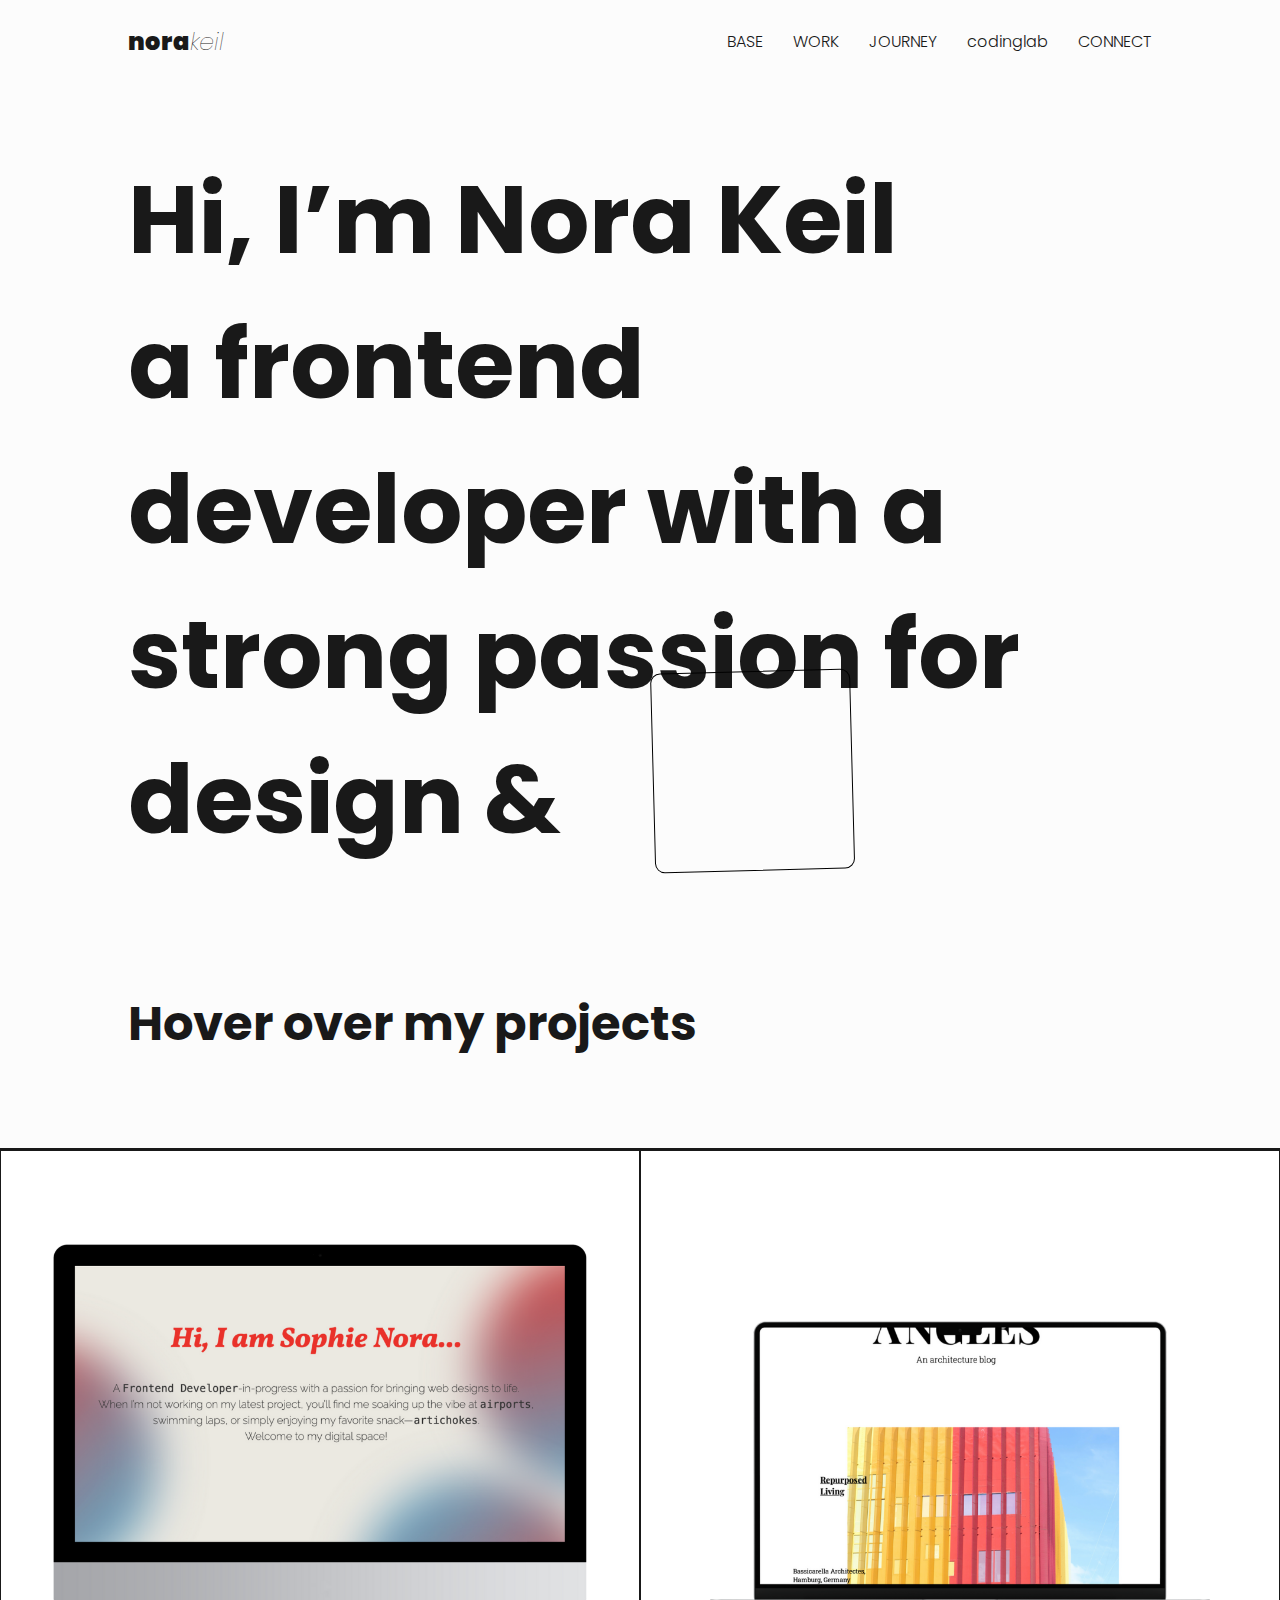
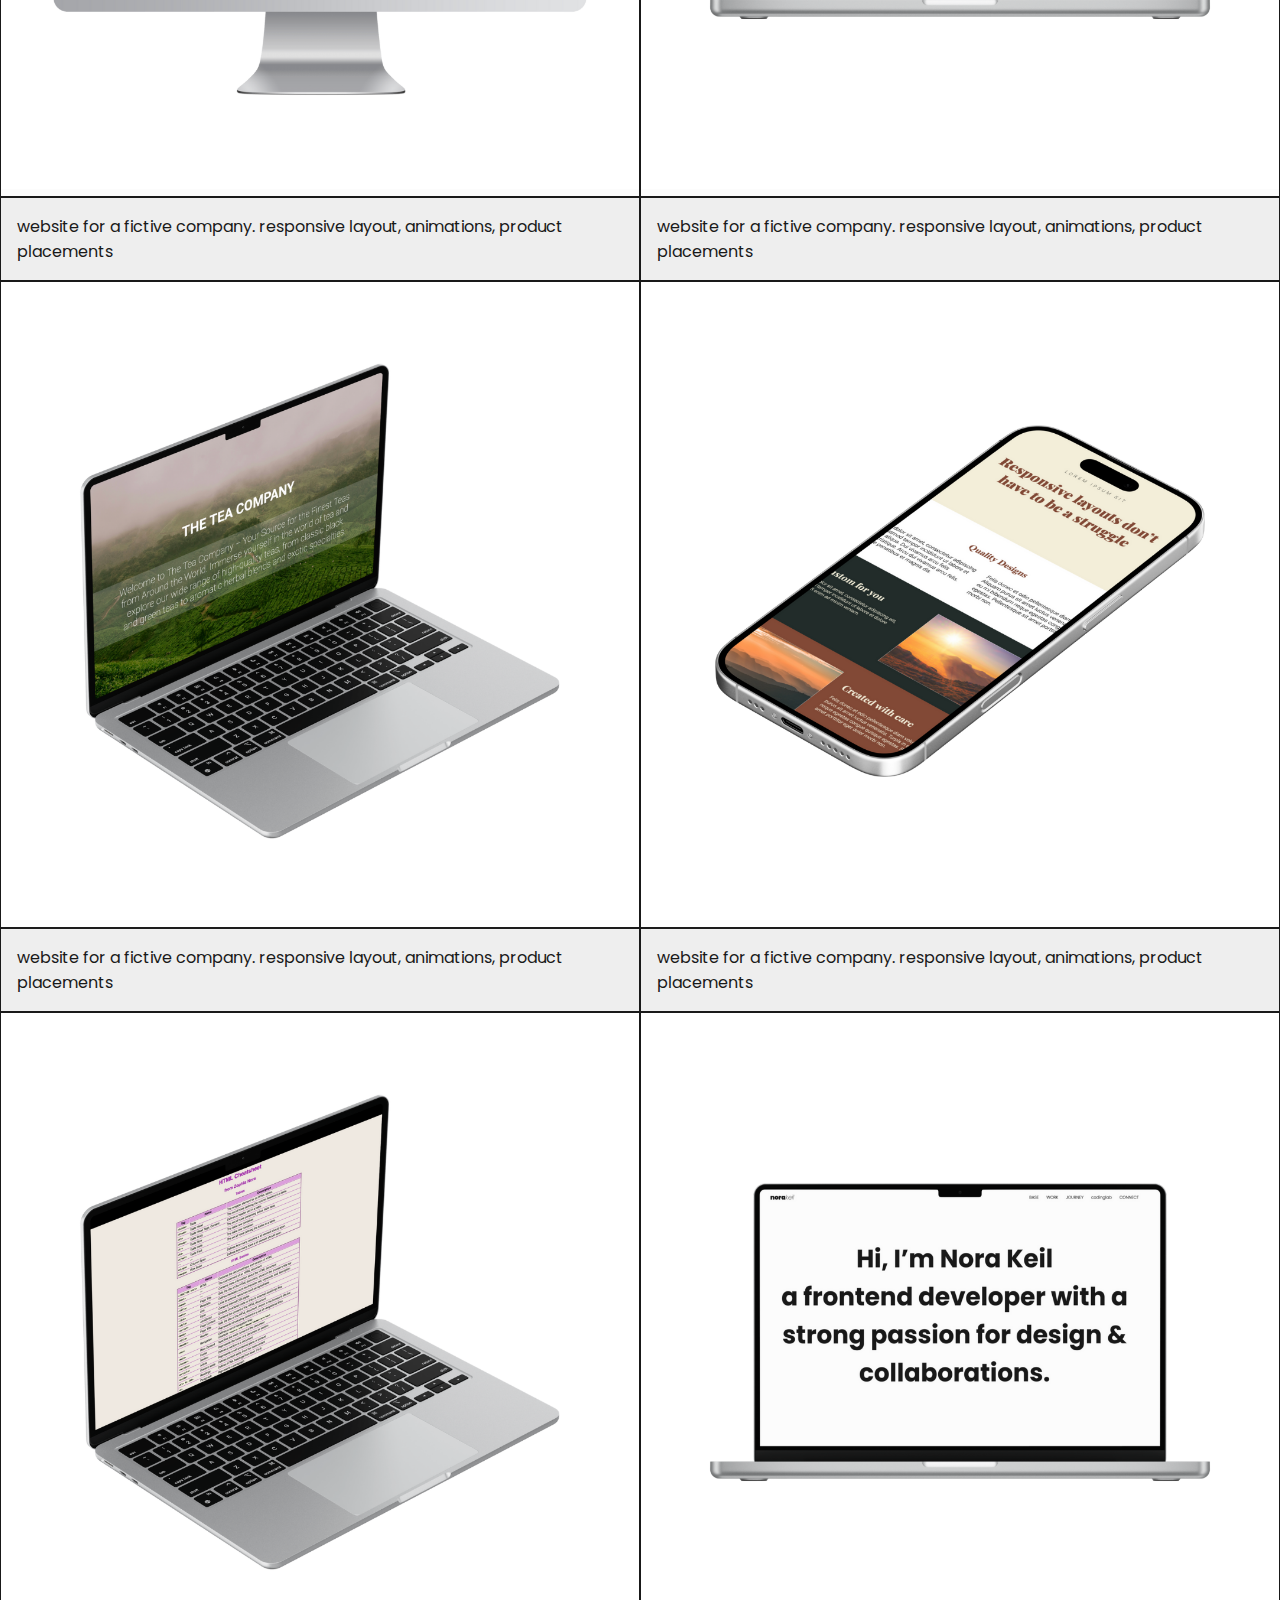
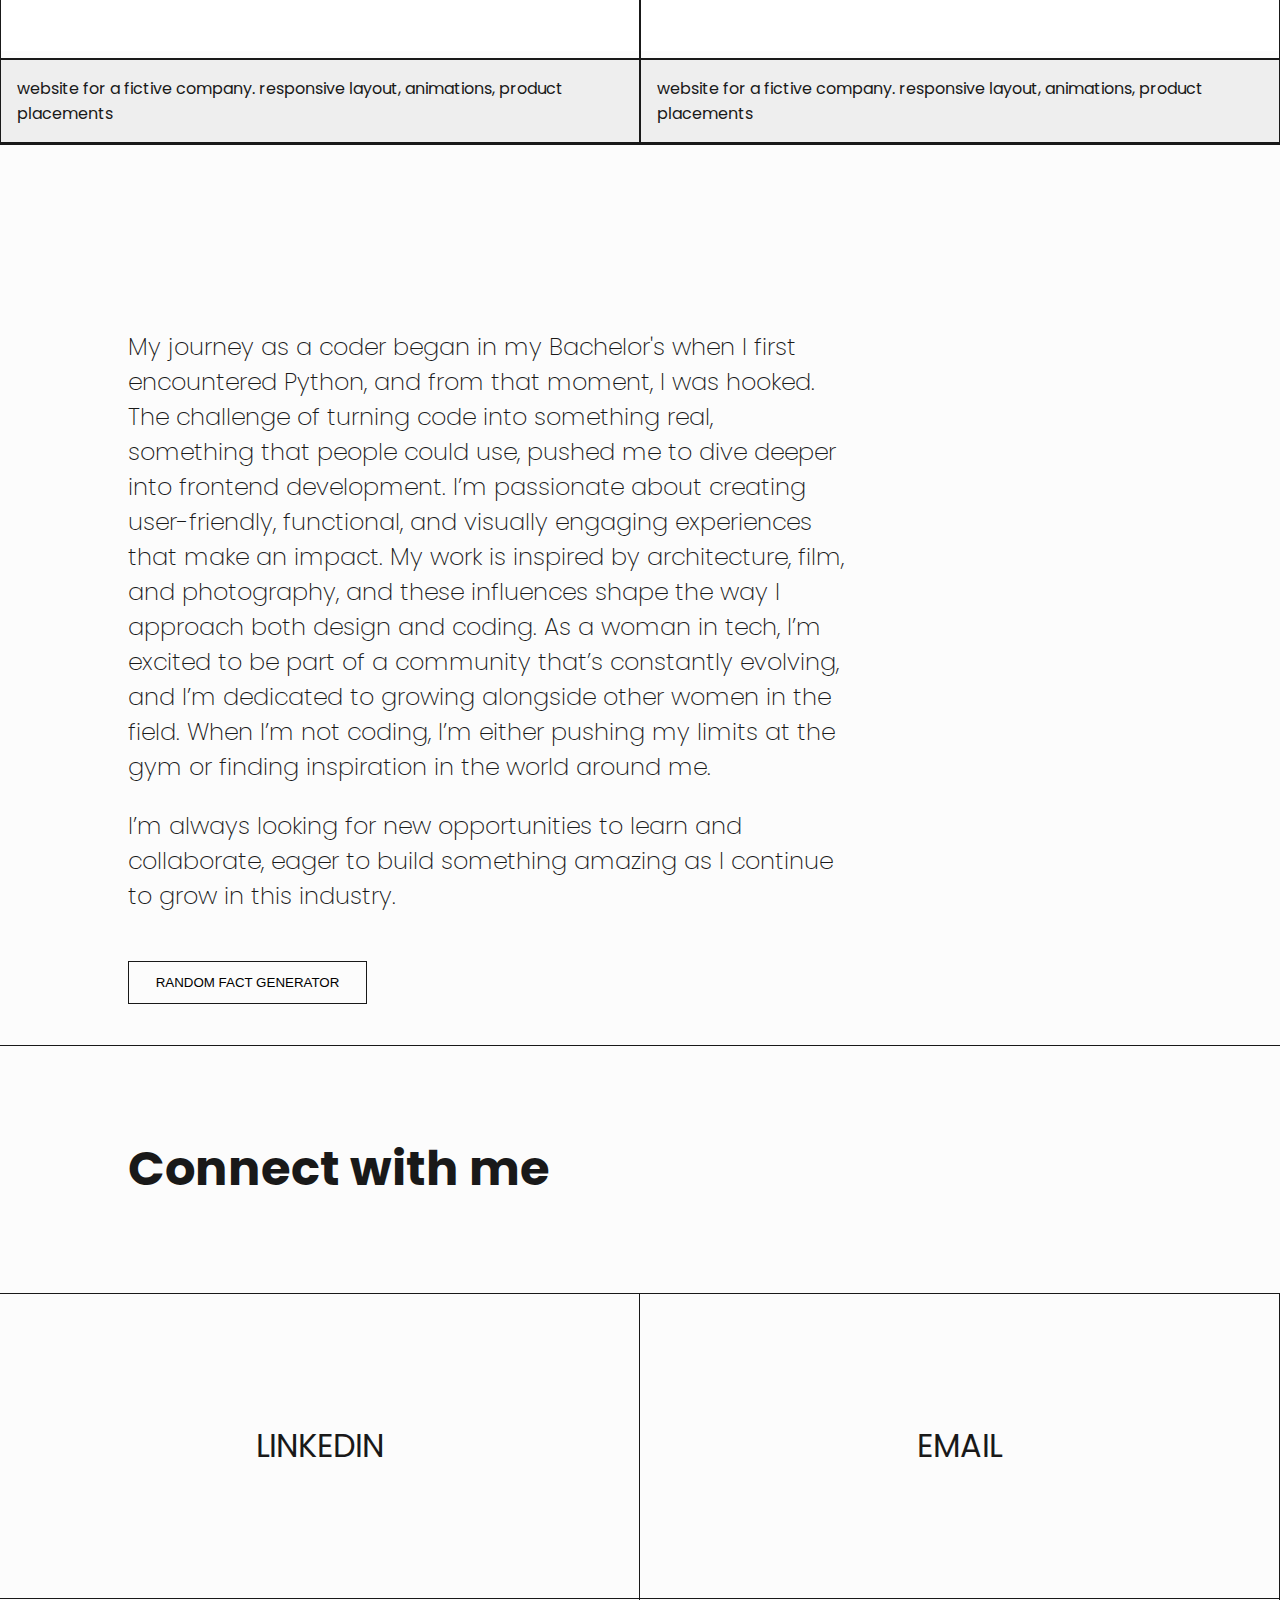
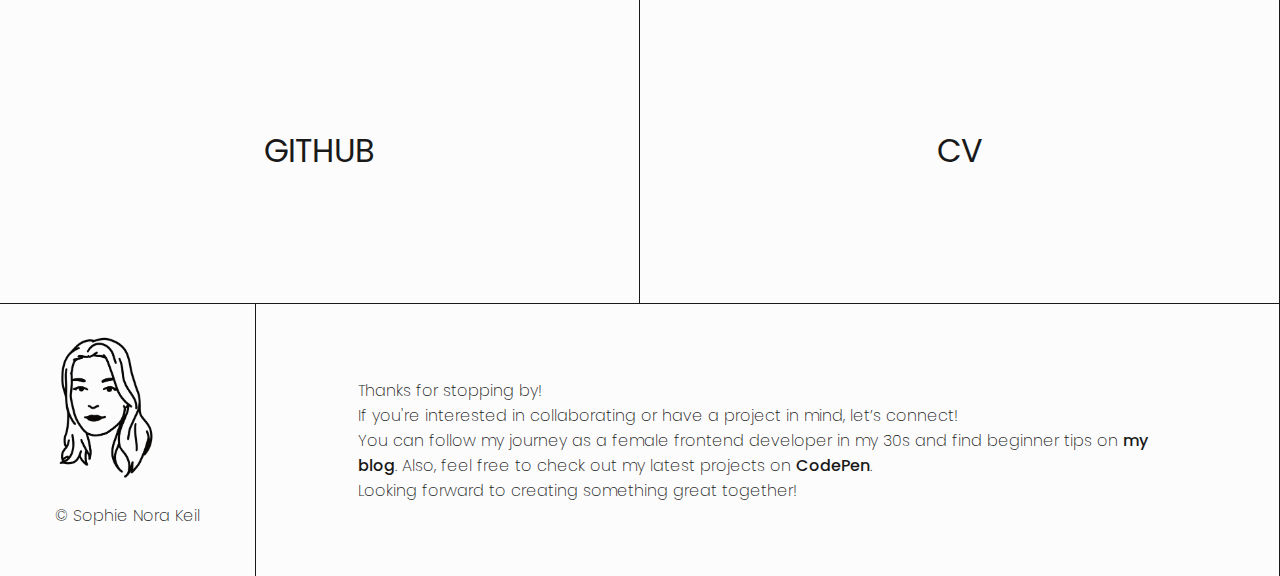
==== index.html @ 3d7c1a49 "changes in fact generator" ====
<!DOCTYPE html>
<html lang="de">
<head>
    <meta charset="UTF-8">
    <meta name="viewport" content="width=device-width, initial-scale=1.0">
    <link rel="apple-touch-icon" sizes="180x180" href="images/favicon_io-2/apple-touch-icon.png">
    <link rel="icon" type="image/png" sizes="32x32" href="images/favicon_io-2/favicon-32x32.png">
    <link rel="icon" type="image/png" sizes="16x16" href="images/favicon_io-2/favicon-16x16.png">
    <link rel="manifest" href="images/favicon_io-2/site.webmanifest">
    <link rel="preconnect" href="https://fonts.googleapis.com">
    <link rel="preconnect" href="https://fonts.gstatic.com" crossorigin>
    <link href="https://fonts.googleapis.com/css2?family=Poppins:ital,wght@0,100;0,200;0,300;0,400;0,500;0,600;0,700;0,800;0,900;1,100;1,200;1,300;1,400;1,500;1,600;1,700;1,800;1,900&display=swap" rel="stylesheet">
    <title>Nora Keil: Frontend Developer</title>
    <link rel="stylesheet" href="style.css">
</head>
<body>
  <main class="main">
    <div id="randomSquare"></div>
    <div class="container-global flex">
        <div class="main__logo">
            <a href="#main"><p>nora<span class="light">keil</span></p></a>
        </div>
        <div class="main__nav flex poppins-light">
            <ul class="main__nav-list flex">
                <li class="list-items"><a class="list-items-a" href="#main">BASE</a></li>
                <li class="list-items"><a class="list-items-a" href="#hoveroverprojects">WORK</a></li>
                <li class="list-items"><a class="list-items-a" href="#journey">JOURNEY</a></li>
                <li class="list-items"><a class="list-items-a" href="/codinglab.html">codinglab</a></li>
                <li class="list-items"><a class="list-items-a" href="#connect">CONNECT</a></li>
            </ul>
        </div>
    </div>
    <div class="fullscreen-overlay" id="fullscreen-overlay"></div>
    <div class="container-global main__me">
        <h1>Hi, I’m Nora Keil<br> a <span class="poppins-thin">frontend developer</span> with a strong passion for <span class="poppins-thin">design & collaboration.</span></h1>
    </div>
  </main>
<!--------------------------------WORK-------------------------------------------------------------->
<section class="hoveroverprojects">
    <div class="container-global">
        <h2 class="connectwithme">Hover over my projects</h2>
    </div>
</section>

<section class="work grid-parent">
    <div class="work grid-item grid_one">
        <div class="grid__text-item">
            <div class="overlay"></div>
            <img src="images/portfolio4.png" alt="" class="work__img">
        </div>
        <div class="grid__text-item grey">
            <p class="work__text">website for a fictive company. responsive layout, animations, product placements</p>
        </div>
    </div>
    <div class="work grid-item grid_two">
        <div class="grid__text-item">
            <div class="overlay"></div>
            <img src="images/portfolio2.png" alt="" class="work__img">
        </div>
        <div class="grid__text-item grey">
            <p class="work__text">website for a fictive company. responsive layout, animations, product placements</p>
        </div>
    </div>
    <div class="work grid-item grid_three">
        <div class="grid__text-item">
            <div class="overlay"></div>
            <img src="images/portfolio6.png" alt="" class="work__img">
        </div>
        <div class="grid__text-item grey">
            <p class="work__text">website for a fictive company. responsive layout, animations, product placements</p>
        </div>
    </div>
    <div class="work grid-item grid_four">
        <div class="grid__text-item">
            <div class="overlay"></div>
            <img src="images/portfolio3.png" alt="" class="work__img">
        </div>
        <div class="grid__text-item grey">
            <p class="work__text">website for a fictive company. responsive layout, animations, product placements</p>
        </div>
    </div>
    <div class="work grid-item grid_five">
        <div class="grid__text-item">
            <div class="overlay"></div>
            <img src="images/portfolio5.png" alt="" class="work__img">
        </div>
        <div class="grid__text-item grey">
            <p class="work__text">website for a fictive company. responsive layout, animations, product placements</p>
        </div>
    </div>
    <div class="work grid-item grid_six">
        <div class="grid__text-item">
            <div class="overlay"></div>
            <img src="images/portfolio1.png" alt="" class="work__img">
        </div>
        <div class="grid__text-item grey">
            <p class="work__text">website for a fictive company. responsive layout, animations, product placements</p>
        </div>      
    </div>
</section>



<!--------------------------------JOURNEY-------------------------------------------------------------->
  <section class="journey poppins-light">
    <div class="container-global">
        <div class="con__journey-p">
            <p>My journey as a coder began in my Bachelor's when I first encountered Python, 
                and from that moment, I was hooked. The challenge of turning code into something real, 
                something that people could use, pushed me to dive deeper into frontend development. 
                I’m passionate about creating user-friendly, functional, and visually engaging experiences 
                that make an impact. My work is inspired by architecture, film, and photography, and these 
                influences shape the way I approach both design and coding. As a woman in tech, I’m excited 
                to be part of a community that’s constantly evolving, and I’m dedicated to growing alongside 
                other women in the field. When I’m not coding, I’m either pushing my limits at the gym or finding 
                inspiration in the world around me.</p>
                <p>I’m always looking for new opportunities to learn and collaborate,
                eager to build something amazing as I continue to grow in this industry.</p>
        </div>
        <div class="con__journey-img flex">
            <div class="journey__facts">
                <button class="marquee-button">
                    <div class="marquee-container">
                        <span class="marquee-text">Random Fact Generator</span>
                    </div>
                </button>
                <div class="factspopping">
                    <div class="factspop"></div>
                </div>
            </div>
        </div>
    </div>
  </section>


<!--------------------------------CONNECT-------------------------------------------------------------->
  <footer class="connect">
    <div class="container-global">
        <h2 class="connectwithme">Connect with me</h2>
    </div>

    <div class="connect__contact ">
        <div class="contact__items">
            <a href="https://www.linkedin.com/in/sophie-nora-keil-39332a325/"><div class="item linkedin">LinkedIn</div></a>
        </div>
        <div class="contact__items">
            <a href="mailto:sophienora92@gmail.com"><div class="item mail">Email</div></a>
        </div>
        <div class="contact__items">
            <a href="https://github.com/zofienora"><div class="item github">GitHub</div></a>
        </div>
        <div class="contact__items">
            <a href="#"><div class="item v">CV</div></a>
        </div>
    </div>
    <div class="connect_bye flex">
        <div class="bye_one">
            <div class="container-global">
                <div class="bye_one-left flex">
                    <div class="journey__div-img">
                        <img src="images/sophie-illustration.png" alt="">
                    </div>
                    <p>&copy; Sophie Nora Keil</p>
                </div>
            </div>
        </div>

        <div class="bye_two">
            <div class="container-global">
                <p>Thanks for stopping by!<br> If you're interested in collaborating or have a project in mind, let’s connect!<br> You can follow my journey as a female frontend developer in my 30s and find beginner tips on <a href="https://noracodes.hashnode.dev">my blog</a>. Also, feel free to check out my latest projects on <a href="#">CodePen</a>.<br> Looking forward to creating something great together!
                </p>
            </div>
        </div>
    </div>




  </footer>







    <script src="script.js"></script>
</body>
</html>
---- style.css ----
*, *::before, *::after {
    box-sizing: border-box;
}

body {
    margin: 0;
    font-family: "Poppins", serif;
    font-weight: 400;
    font-style: normal;
    color: #191919;
    background-color: #FCFCFC;
}

img {
    max-width: 100%;
}

html {
    font-size: 16px;
}

/* --------------------------------GLOBAL----------------------------- */

.container-global {
    width: 80%;
    margin: 0 auto;
    max-width: 1800px;
}

.padding2em {
    padding: 2em 0;
}

.center {
    margin: 0 auto;
    text-align: center;
}

.poppins-thin:hover {
    font-family: "Poppins", serif;
    font-weight: 100;
    font-style: italic;
  }

.flex {
    display: flex;
}

.poppins-light {
    font-family: "Poppins", serif;
    font-weight: 300;
    font-style: normal;
  }

.light {
    font-family: "Poppins", serif;
    font-weight: 100;
    font-style: italic;
}

.black-background {
    background-color: #191919;
    z-index: 100;
}

/*--------------------------------------*/ 

.overlay {
    position: absolute;
    top: 0;
    left: 0;
    width: 100%;
    height: 100%;
    background-color:#191919; /* Black overlay */
  /*   border-right: 1px solid #FCFCFC;
    border-left: 1px solid #FCFCFC; */
    opacity: 1; /* Initially visible */
    transition: opacity 0.5s ease; /* Smooth transition for disappearing effect */
}

.grid__text-item:hover .overlay {
    opacity: 0; /* Make the overlay disappear on hover */
}

.grid__text-item:hover .work__img {
    opacity: 1; /* Make sure the image is fully visible when hovering */
}


/* --------------------------------MAIN----------------------------- */


/* Navigtion */

.main__nav {
    width: 100%;
}

.main__nav-list {
    gap: 30px;
    margin-left: auto;
    align-items: center;
}

.main__logo {
    font-family: "Poppins", serif;
    font-weight: 900;
    font-style: normal;
    font-size: 1.5rem;
    padding-right: 2em;
}

.main__logo a {
    text-decoration: none;
    color: #191919;
}

.list-items {
    list-style: none; 
}

.list-items-a {
    text-decoration: none;
    color: #191919;
    font-size: 1rem;
}

.list-items-a:hover {
    font-family: "Poppins", serif;
    font-weight: 100;
    font-style: italic;
}

/* Text in Main */

.main {
    height: 100vh;
    width: auto;
    background-color: #FCFCFC;
}

.main__me {
    height: 80%;
    align-content: center;
    text-align: left;
    font-size: 3rem;
}



@media (max-width: 1200px) {
    .main__me {
        font-size: 2rem;
    }
}

@media (max-width: 700px) {
    .main__me {
        font-size: 16px;
    }
}


/* --------------------------------WORK----------------------------- */

.hoveroverprojects {
    background-color: #FCFCFC;
}

.grid-parent {
    display: grid;
    grid-template-columns: repeat(3, 1fr);
    grid-template-rows: repeat(2, 1fr);
    grid-column-gap: 0px;
    grid-row-gap: 0px;
    border-top: 2px solid #191919;
    border-bottom: 2px solid #191919;
    background-color: #FCFCFC;
}

@media (max-width: 1500px) {
    .grid-parent {
      grid-template-columns: repeat(2, 1fr); 
    }
  }
  
  @media (max-width: 1000px) {
    .grid-parent {
      grid-template-columns: 1fr; 
    }
  }


.grid__text-item {
    border-top: 0.1px solid #191919;
    border-bottom: .1px solid #191919;
    border-right: 0.5px solid #191919;
    border-left: .5px solid #191919;
    position: relative;
}

.grid__text-item p {
    padding-left: 1em;
}

.grid__text-item img {
    width: 100%;
}

.grey {
    background-color: #EEEEEE;
}




/* --------------------------------JOURNEY----------------------------- */

.journey {
    background-color: #FCFCFC;
    padding: 10em 0;
    color: #191919;
    font-weight: 200;
    height: 100vh;
}

.con__journey-p {
    width: 70%;
    font-size: 1.5rem;
}

.con__journey-p a {
    text-decoration: none;
    color: #191919;
}

.con__journey-p a:hover {
    font-family: "Poppins", serif;
    font-weight: 100;
    font-style: italic;
}



.con__journey-img {
    text-align: left;
    width: 100%;
    justify-content: center;
    display: flex;
    flex-direction: row;
    align-items: center;
    text-align: left;
    margin: 0;
    margin-top: 3em;
    padding: 0;
}

.journey__div-img {
    width: 50%;
    height: 100%;
    margin-right: 3em;
}

.journey__facts {
    width: 100%;
    align-items: flex-start;
    height: 100%;
}



/* FACTS POPPINNNGG */

.journey__facts {
    height: 100%; 
}

.facts {
    font-size: 1.25em;
    font-weight: 300; 
}

.marquee-button {
    padding: 1em 2em;
    background-color: transparent; 
    border: 1px solid #191919; 
    width: auto;
    text-transform: uppercase;
    transition: all 0s ease; /* Smooth transition for hover effects */
}





/* Hover Effect */
.marquee-button .marquee-text {
    animation: marquee-animation 30s linear infinite; /* Infinite scrolling animation */
}

.marquee-button:active {
    background-color: #e0e0e0; /* Darker background on click */
    border-color: #555; /* Darker border on click */
    transform: scale(0.95); /* Shrink button slightly for "pressed" effect */
    transition: transform 0.1s ease; /* Add a smooth transition for the scale effect */
}

/* Animation */
@keyframes marquee-animation {
    0% {
        transform: translateX(0); /* Start from its current position */
    }
    100% {
        transform: translateX(-100%); /* Move off-screen to the left */
    }
}

/* facts---------- */

.factspopping {
    padding: 2em 0;
    margin: 2em 0;

}

.fact-display.fade-out {
    opacity: 0; /* Fully transparent */
}

@media (max-width: 900px) {
    .factspopping {
        padding: 3em;
        margin: 3em 0;
    }

    .marquee-button {
        margin: 1em 0;
    }

    
}


/* --------------------------------CONNECT----------------------------- */

.connect {
    border-top: 1px solid #191919;
}

.connectwithme {
    font-size: 3em;
    padding: 1em 0;
}

.connect__contact {
    display: grid;
    grid-template-columns: repeat(4, 1fr);
    grid-template-rows: 1fr;
    grid-column-gap: 0px;
    grid-row-gap: 0px;
    overflow: hidden;
}

.contact__items {
    padding: 8em 6em;
    text-align: center;
    border-top: 1px solid #191919;
    border-right: 1px solid #191919;
}

.contact__items a {
    color:#191919;
    text-decoration: none;
    text-transform: uppercase;
    font-size: 2rem;
}

.contact__items a:hover {
    color: #e0e0e0; /* This will change font color to white */
    font-style: italic;
}

.contact__items:hover {
    background-color: #191919; /* Background color of the div */
}

.contact__items:hover a {
    color: #e0e0e0; /* This makes the font color white when hovering over the div */
}

@media (max-width: 1500px) {
    .connect__contact {
      grid-template-columns: repeat(2, 1fr); 
    }
    .overlay {
        visibility: hidden;
    }
  }
  
  @media (max-width: 1000px) {
    .connect__contact {
      grid-template-columns: 1fr; 
    }
  }

  /* -------------------Footer-----------------------*/

.connect_bye {
    font-weight: 200;
    justify-content: center;
  }

.bye_one {
    border-top: 1px solid #191919;
    border-right: 1px solid #191919;
    padding: 2em 0;
    width: 20%;
  }

.bye_one-left {
    flex-direction: column;
    align-items: center;

}

.journey__div-img {
    width: 50%;
}

.bye_two {
    border-top: 1px solid #191919;
    border-right: 1px solid #191919;
    padding: 2em 0;
    width: 80%;
    align-content: center;
  }

  .bye_two p a {
    text-decoration: none;
    font-weight: 500;
    color: #191919;
  }

  .bye_two p a:hover {
    font-style: italic;
    font-weight: 100;
  }


  /* -------------------------coding lab------------------------------*/

  .codinglab_div {
    height: 100vh;
  }

  .codinglab {
    margin: auto 0;
    text-align: center;
    align-content: center;
  }

    /* -------------------------random square------------------------------*/

    main {
        position: relative;
        height: 100vh; /* Set the height to viewport height */
        overflow: hidden; /* Ensure the square doesn't go outside */
    }
    
    #randomSquare {
        position: absolute;
        width: 200px;
        height: 200px;
        border: 1px solid black;
        background: transparent;
        border-radius: 5%;
        transition: transform 0.5s ease;
    }

/* Diese Klasse wird für kontinuierliche Bewegung und Drehung sorgen */
@keyframes moveAndRotate {
    0% {
        transform: translate(0, 0) rotate(0deg); /* Startposition */
    }
    100% {
        transform: translate(var(--move-x), var(--move-y)) rotate(var(--rotate-angle)); /* Endposition */
    }
}
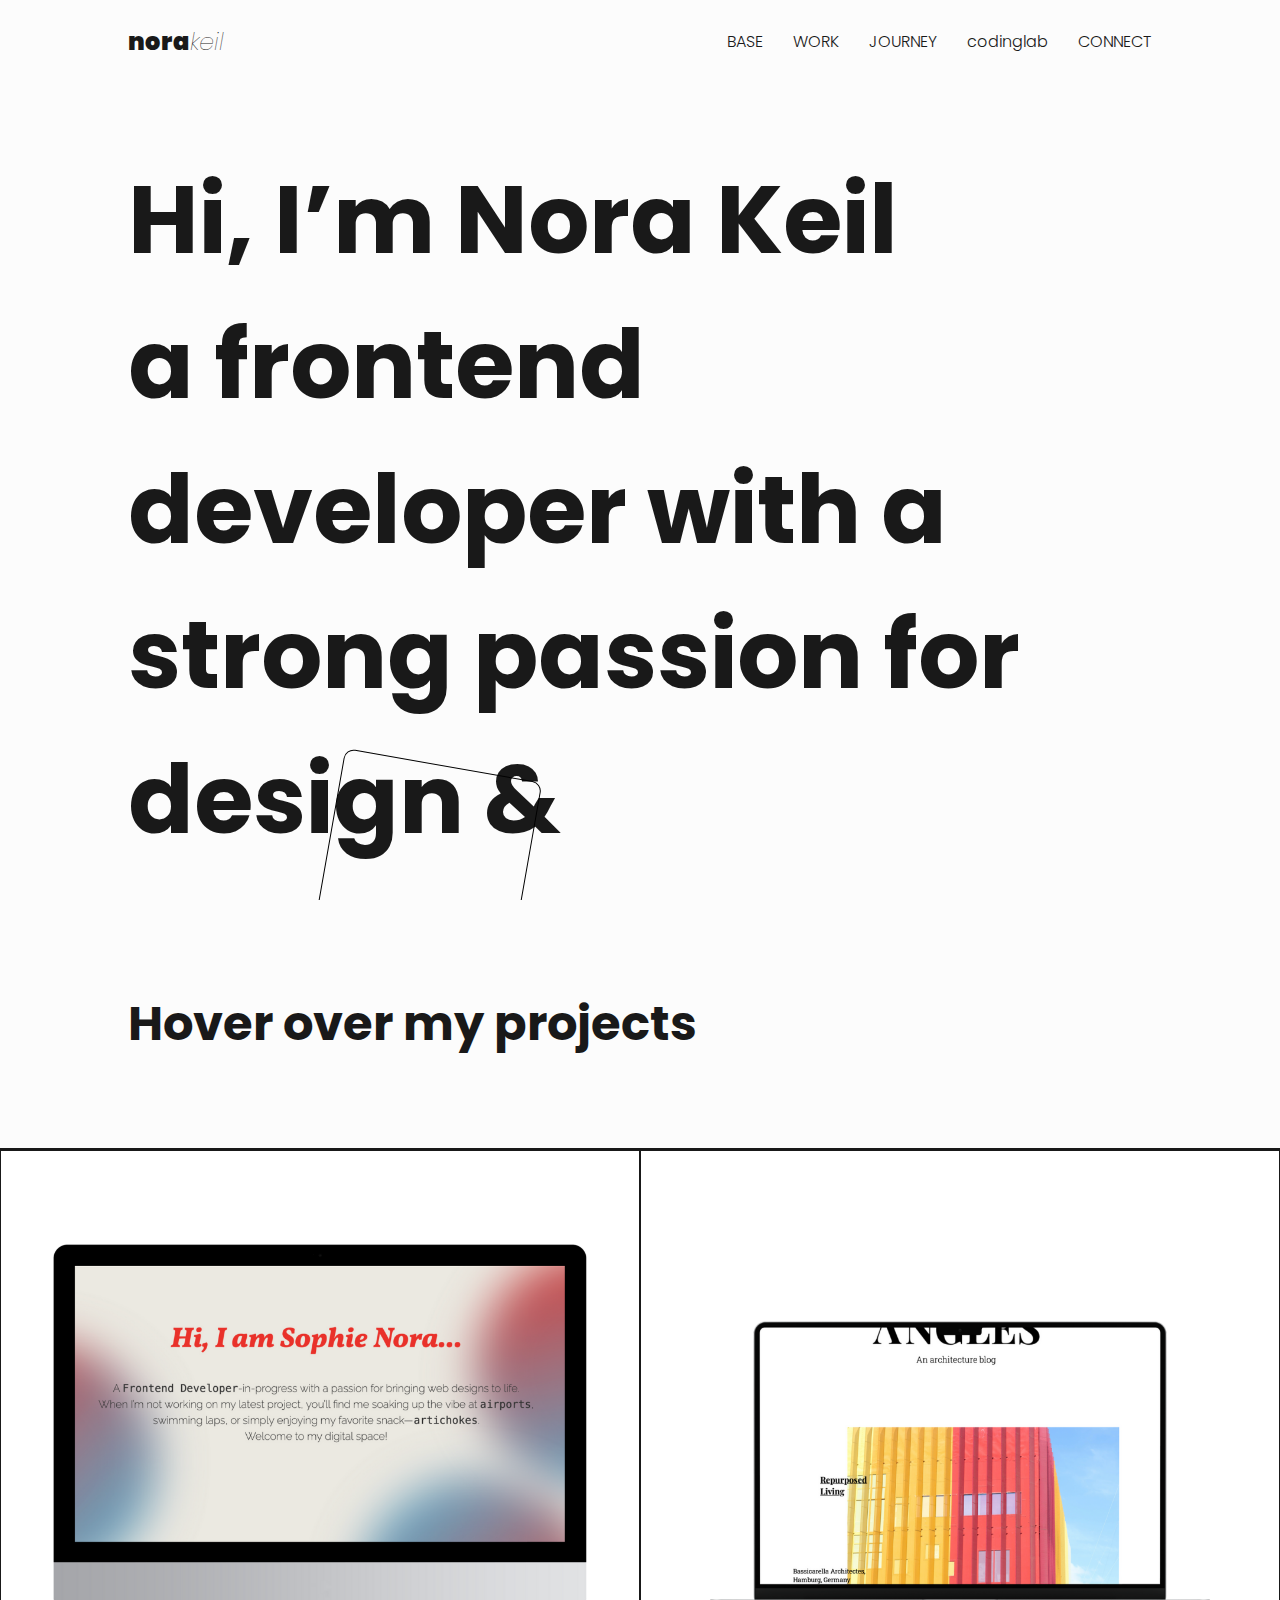
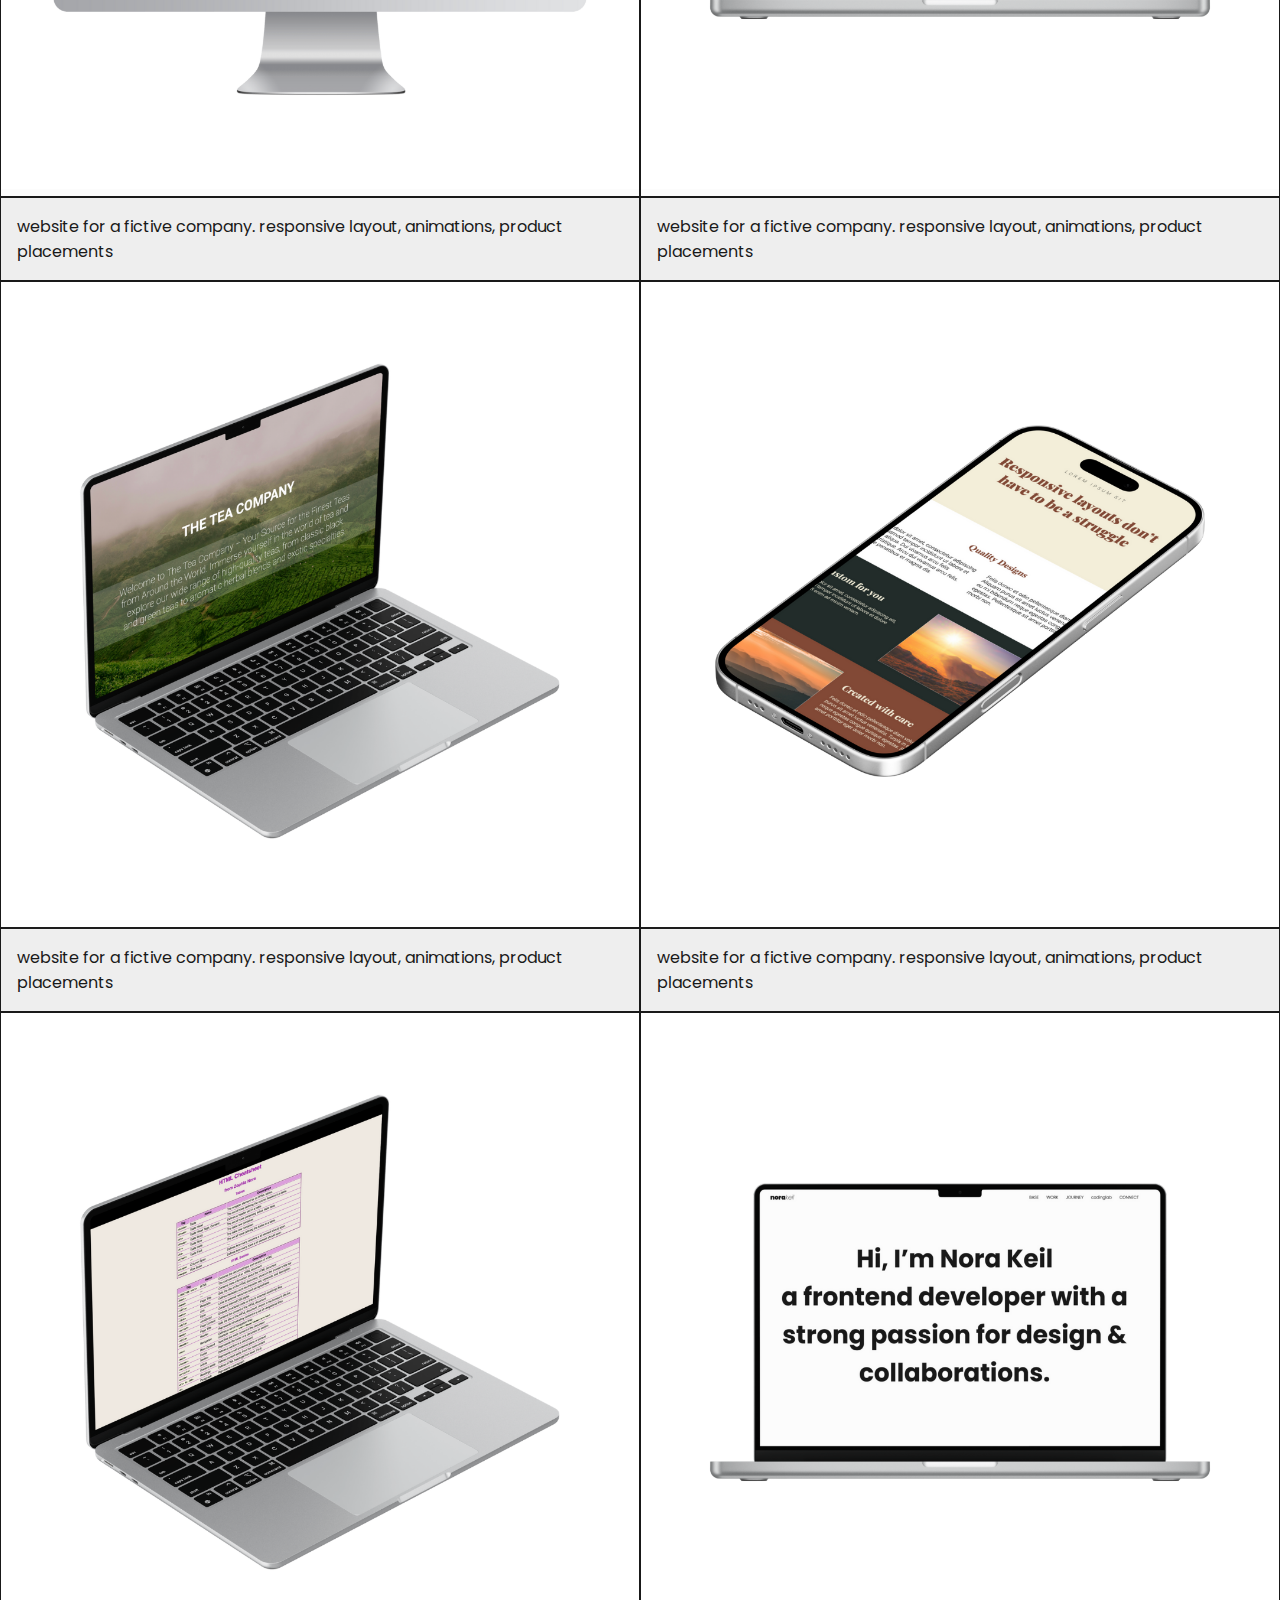
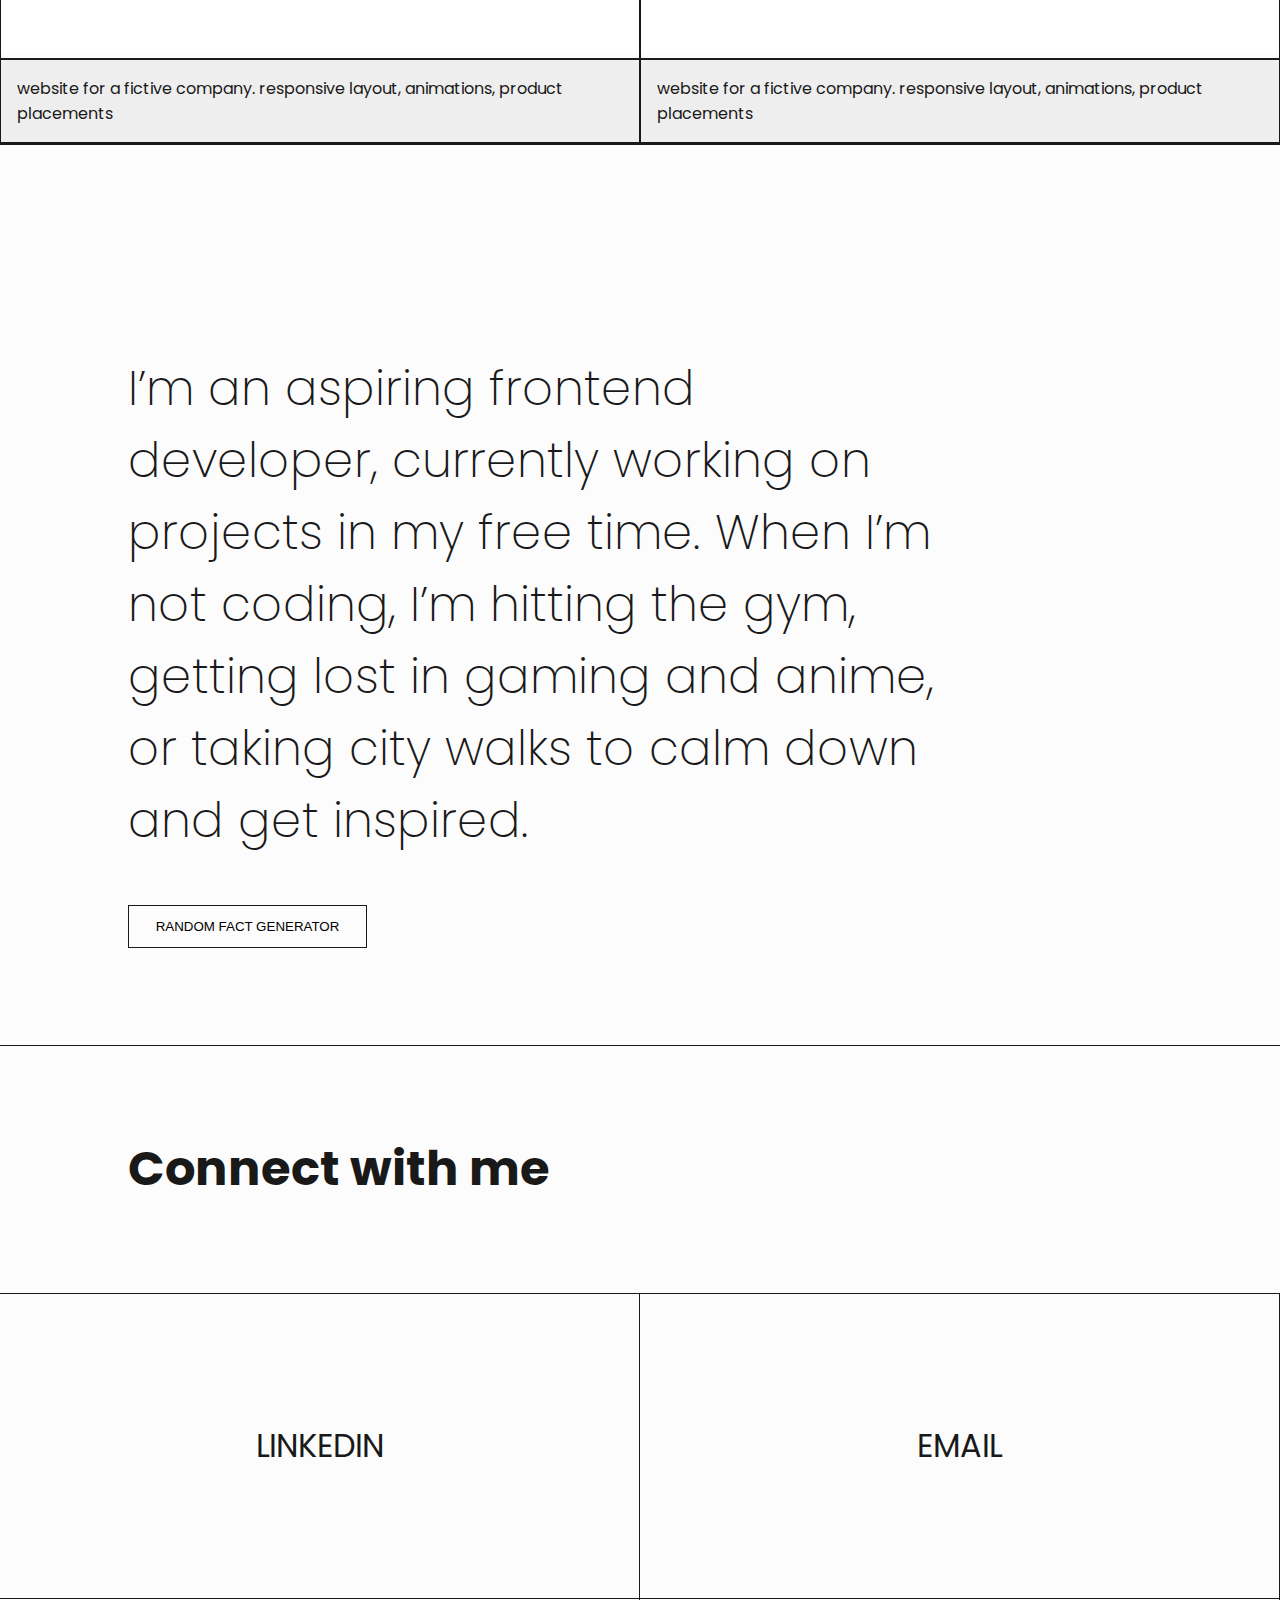
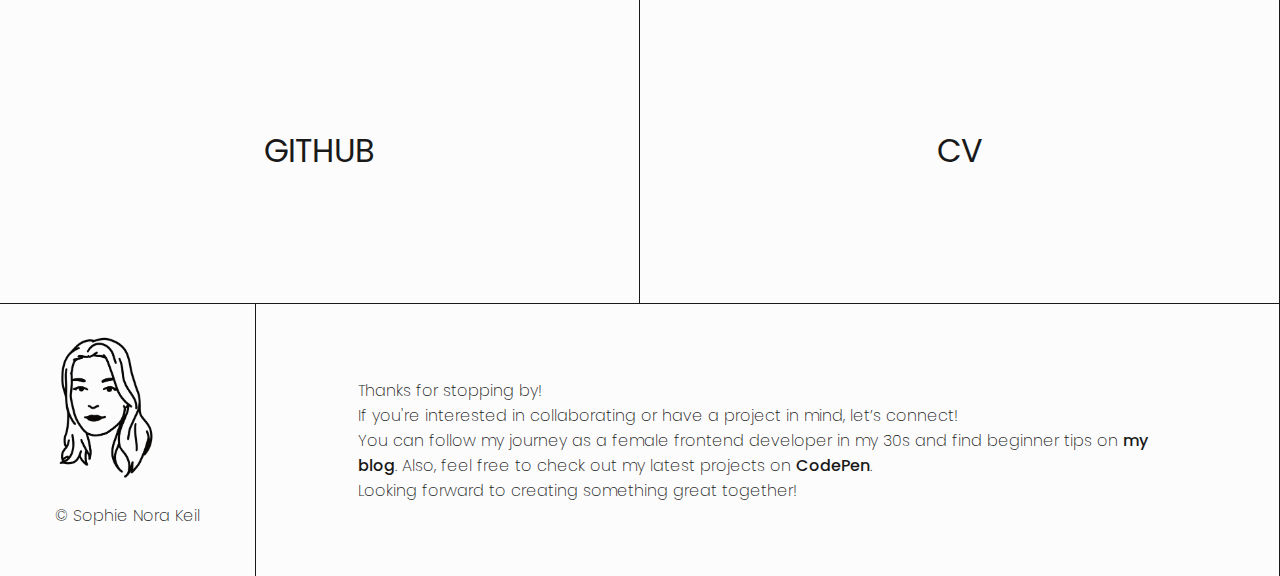
==== commit f9b7b65f: "changes facts and description entirely" ====
--- a/index.html
+++ b/index.html
@@ -105,17 +105,9 @@
   <section class="journey poppins-light">
     <div class="container-global">
         <div class="con__journey-p">
-            <p>My journey as a coder began in my Bachelor's when I first encountered Python, 
-                and from that moment, I was hooked. The challenge of turning code into something real, 
-                something that people could use, pushed me to dive deeper into frontend development. 
-                I’m passionate about creating user-friendly, functional, and visually engaging experiences 
-                that make an impact. My work is inspired by architecture, film, and photography, and these 
-                influences shape the way I approach both design and coding. As a woman in tech, I’m excited 
-                to be part of a community that’s constantly evolving, and I’m dedicated to growing alongside 
-                other women in the field. When I’m not coding, I’m either pushing my limits at the gym or finding 
-                inspiration in the world around me.</p>
-                <p>I’m always looking for new opportunities to learn and collaborate,
-                eager to build something amazing as I continue to grow in this industry.</p>
+            <p>I’m an aspiring frontend developer, currently working on projects in my free time. 
+                When I’m not coding, I’m hitting the gym, getting lost in gaming and anime, or taking 
+                city walks to calm down and get inspired.</p>
         </div>
         <div class="con__journey-img flex">
             <div class="journey__facts">
--- a/style.css
+++ b/style.css
@@ -225,8 +225,8 @@
 }
 
 .con__journey-p {
-    width: 70%;
-    font-size: 1.5rem;
+    width: 80%;
+    font-size: 3rem;
 }
 
 .con__journey-p a {
@@ -276,7 +276,7 @@
 }
 
 .facts {
-    font-size: 1.25em;
+    font-size: 2em;
     font-weight: 300; 
 }
 
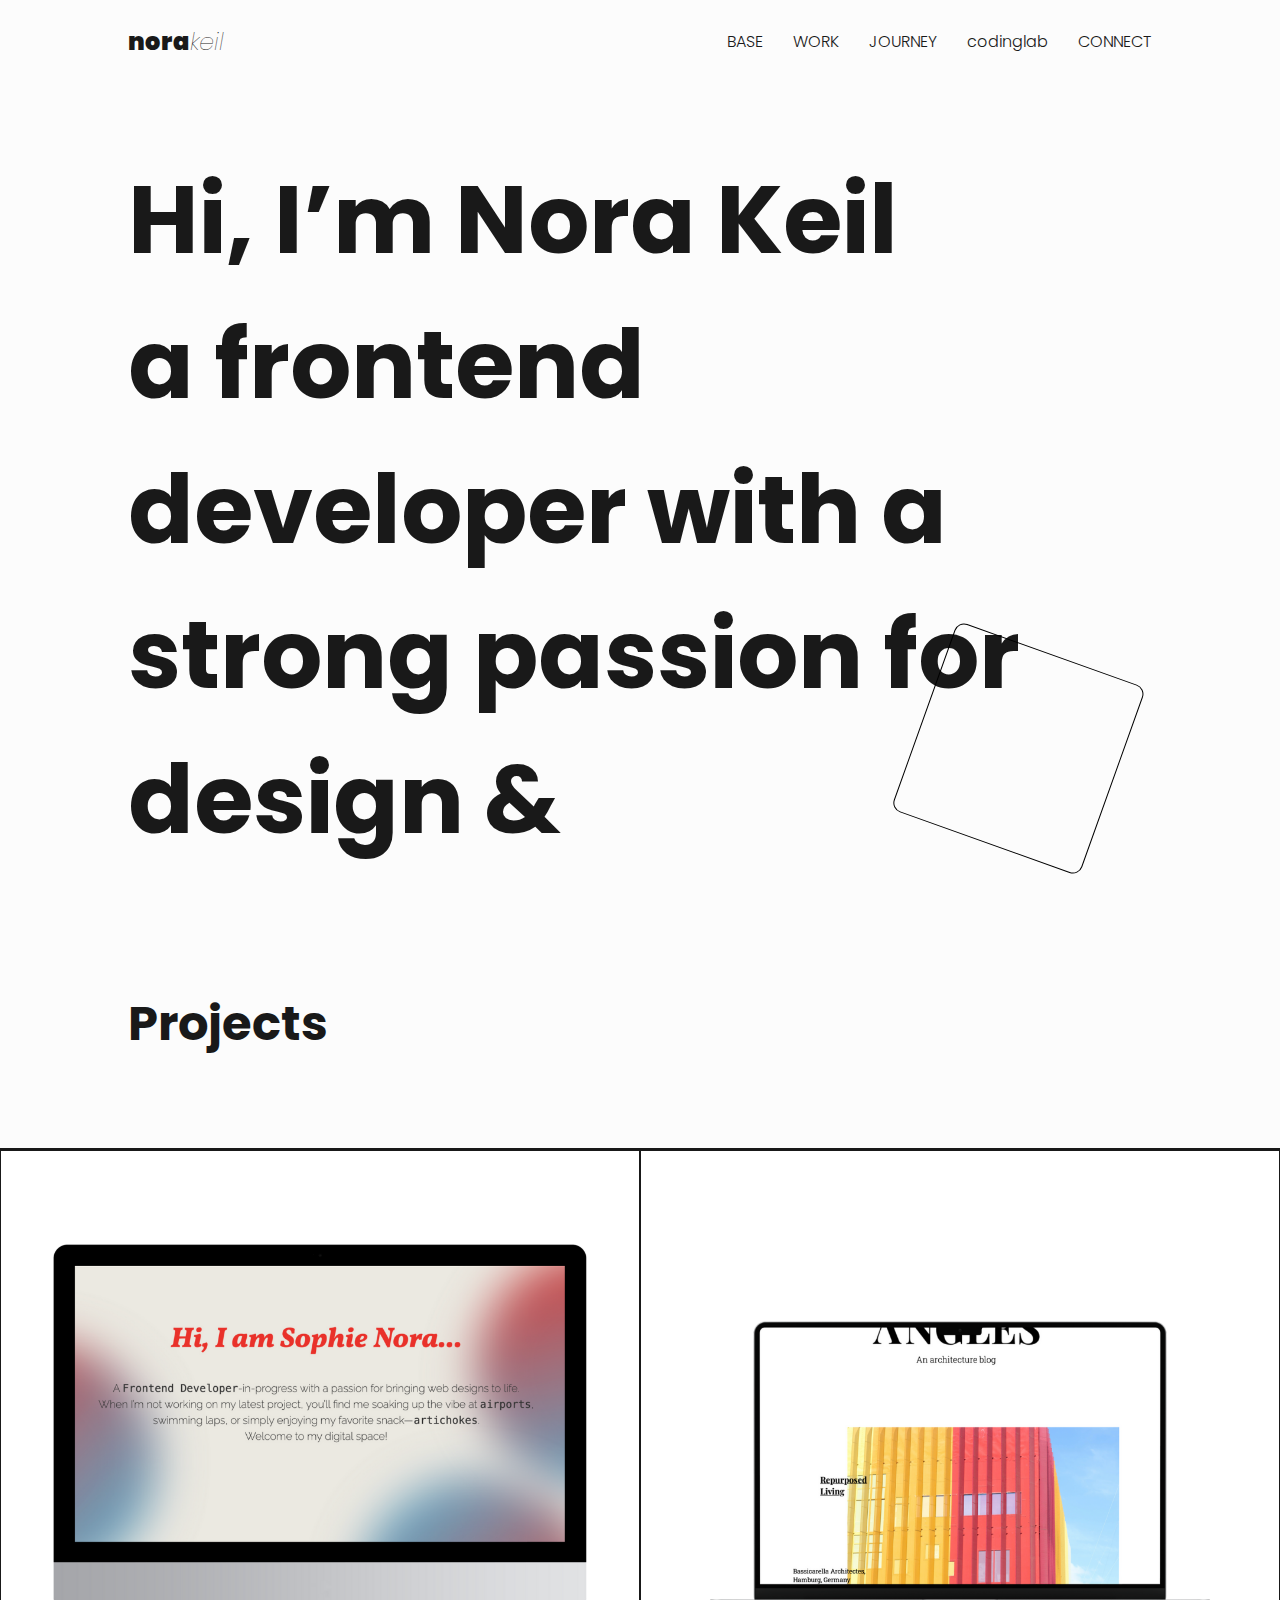
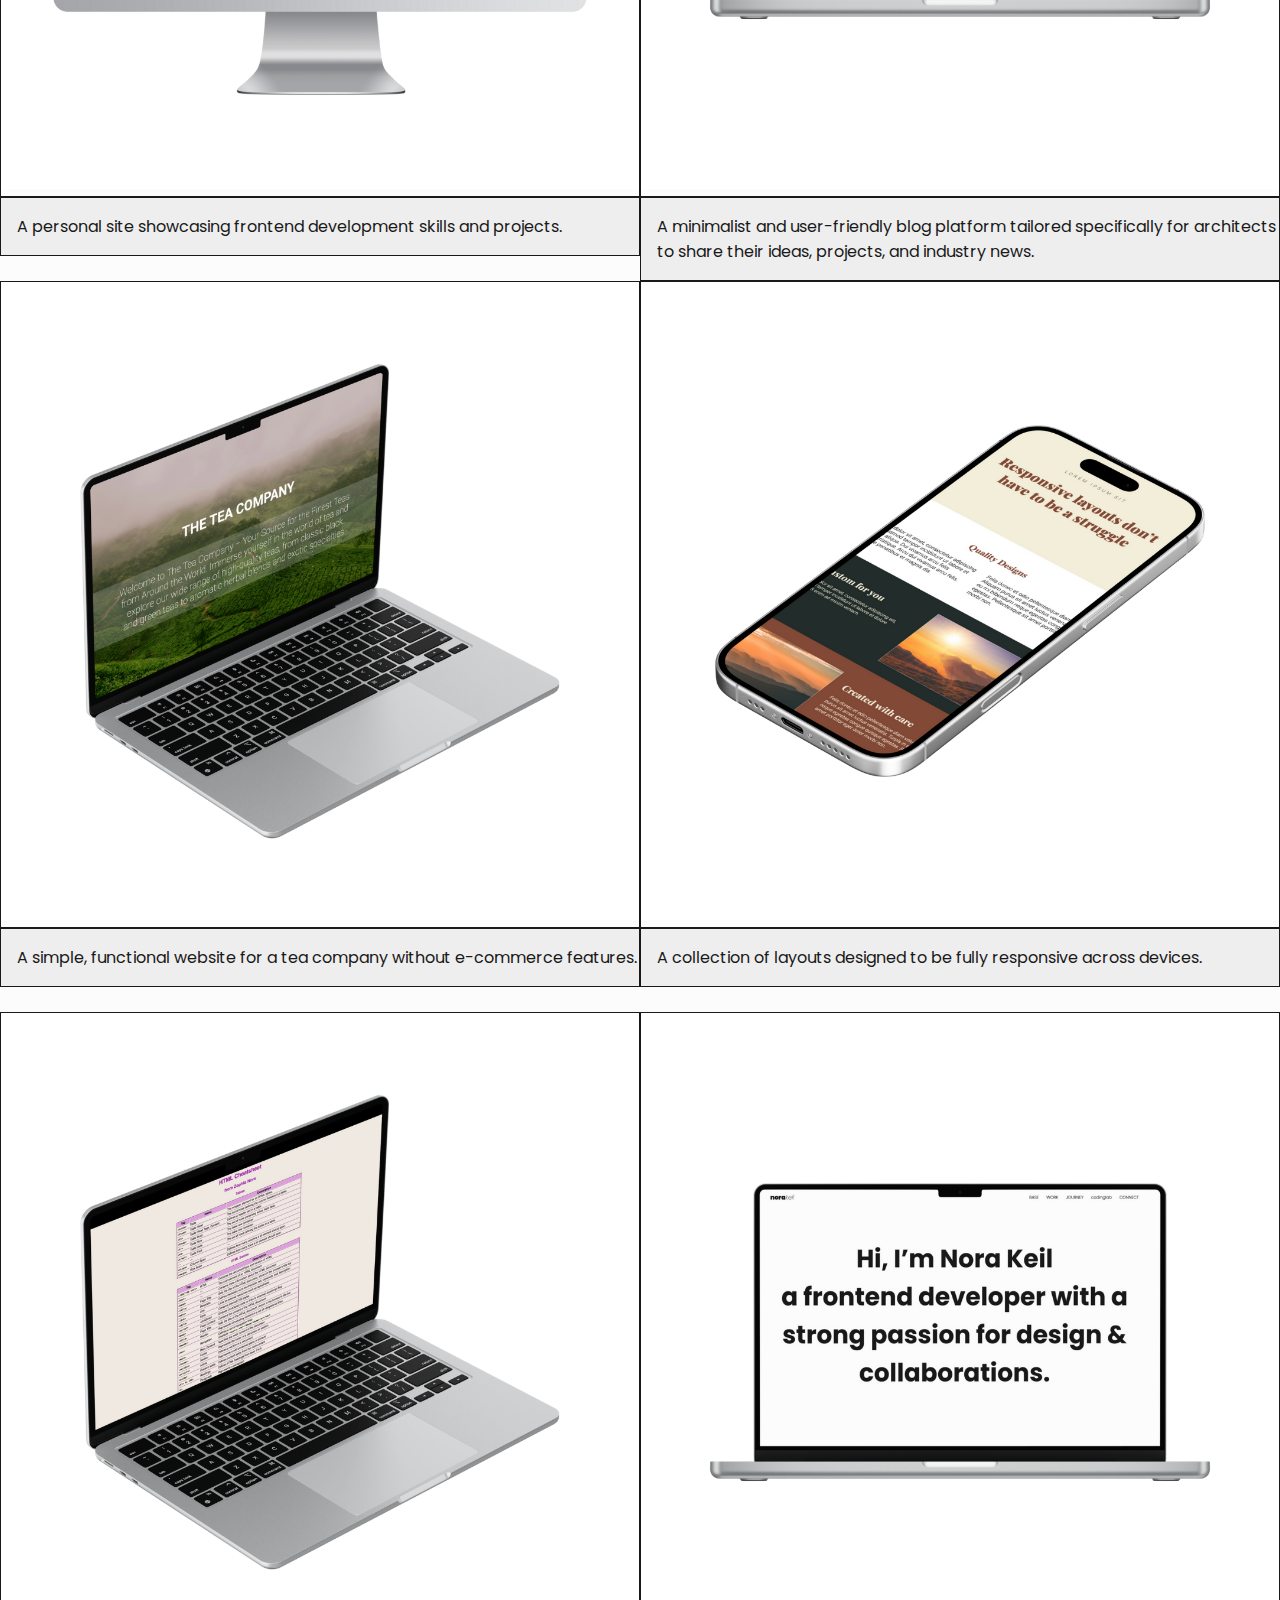
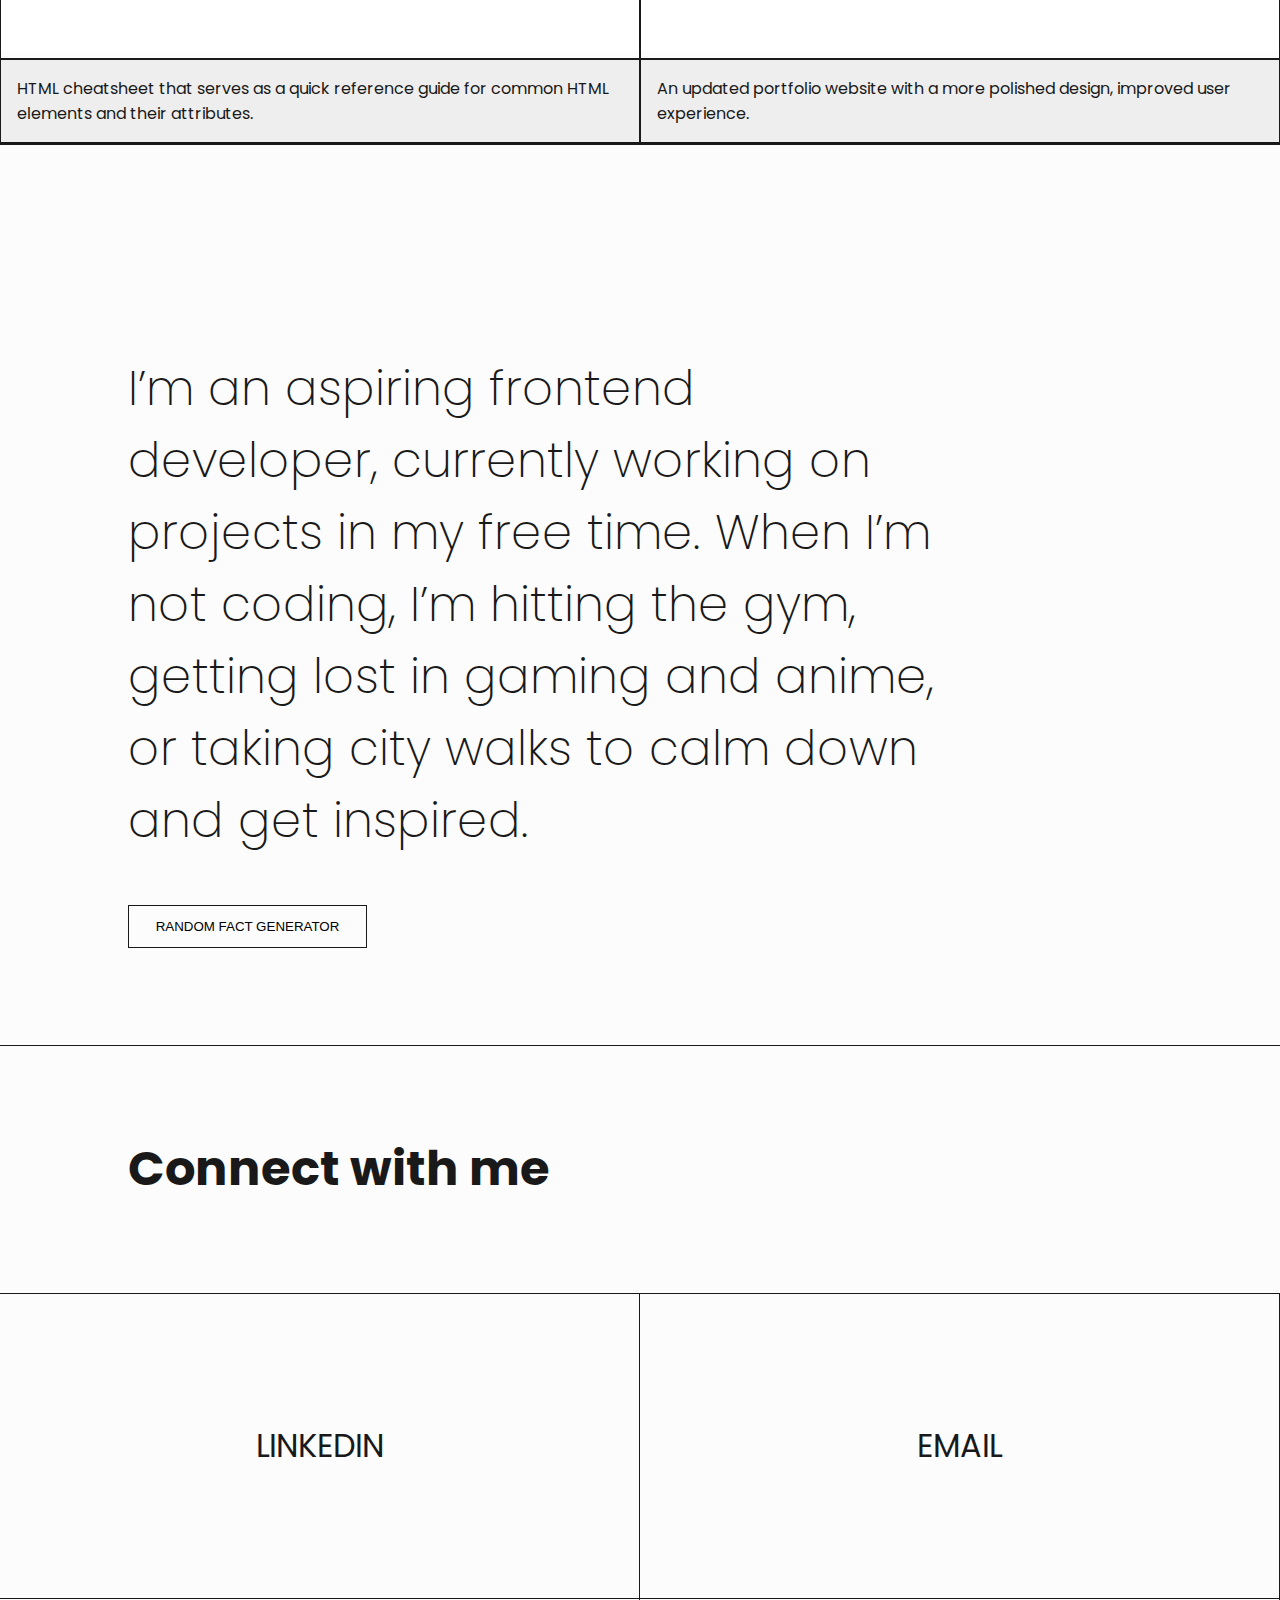
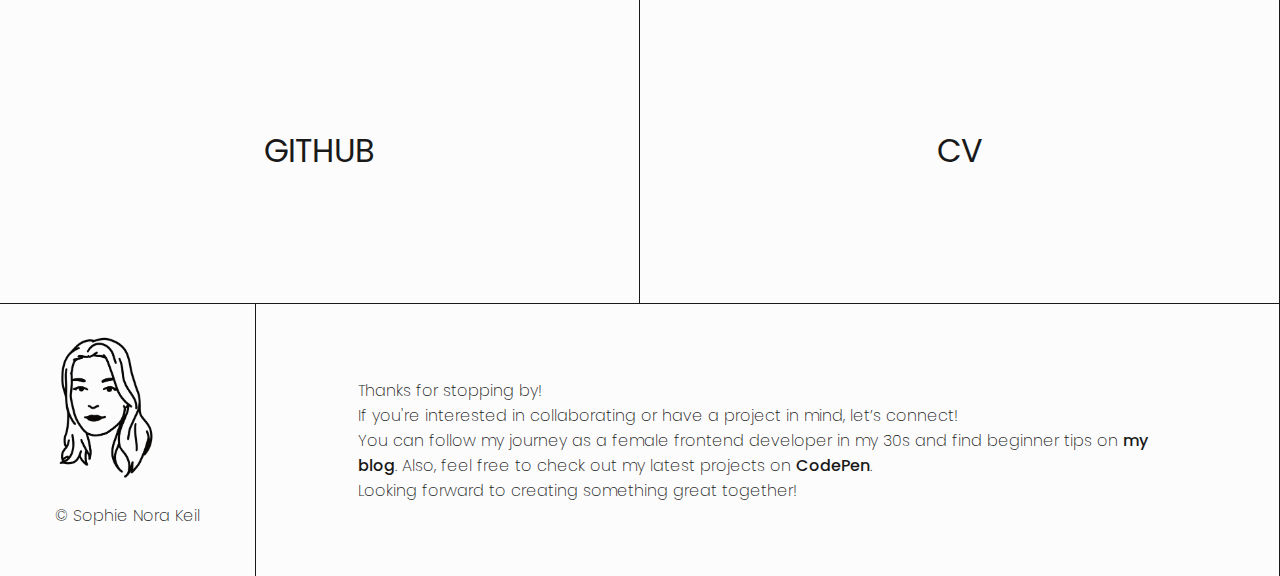
==== commit b8b2f63a: "cahnges in grid" ====
--- a/index.html
+++ b/index.html
@@ -38,7 +38,7 @@
 <!--------------------------------WORK-------------------------------------------------------------->
 <section class="hoveroverprojects">
     <div class="container-global">
-        <h2 class="connectwithme">Hover over my projects</h2>
+        <h2 class="connectwithme">Projects</h2>
     </div>
 </section>
 
@@ -49,7 +49,7 @@
             <img src="images/portfolio4.png" alt="" class="work__img">
         </div>
         <div class="grid__text-item grey">
-            <p class="work__text">website for a fictive company. responsive layout, animations, product placements</p>
+            <p class="work__text">A personal site showcasing frontend development skills and projects.</p>
         </div>
     </div>
     <div class="work grid-item grid_two">
@@ -58,7 +58,7 @@
             <img src="images/portfolio2.png" alt="" class="work__img">
         </div>
         <div class="grid__text-item grey">
-            <p class="work__text">website for a fictive company. responsive layout, animations, product placements</p>
+            <p class="work__text">A minimalist and user-friendly blog platform tailored specifically for architects to share their ideas, projects, and industry news.</p>
         </div>
     </div>
     <div class="work grid-item grid_three">
@@ -67,7 +67,7 @@
             <img src="images/portfolio6.png" alt="" class="work__img">
         </div>
         <div class="grid__text-item grey">
-            <p class="work__text">website for a fictive company. responsive layout, animations, product placements</p>
+            <p class="work__text">A simple, functional website for a tea company without e-commerce features.</p>
         </div>
     </div>
     <div class="work grid-item grid_four">
@@ -76,7 +76,7 @@
             <img src="images/portfolio3.png" alt="" class="work__img">
         </div>
         <div class="grid__text-item grey">
-            <p class="work__text">website for a fictive company. responsive layout, animations, product placements</p>
+            <p class="work__text">A collection of layouts designed to be fully responsive across devices.</p>
         </div>
     </div>
     <div class="work grid-item grid_five">
@@ -85,7 +85,7 @@
             <img src="images/portfolio5.png" alt="" class="work__img">
         </div>
         <div class="grid__text-item grey">
-            <p class="work__text">website for a fictive company. responsive layout, animations, product placements</p>
+            <p class="work__text">HTML cheatsheet that serves as a quick reference guide for common HTML elements and their attributes.</p>
         </div>
     </div>
     <div class="work grid-item grid_six">
@@ -94,7 +94,7 @@
             <img src="images/portfolio1.png" alt="" class="work__img">
         </div>
         <div class="grid__text-item grey">
-            <p class="work__text">website for a fictive company. responsive layout, animations, product placements</p>
+            <p class="work__text">An updated portfolio website with a more polished design, improved user experience.</p>
         </div>      
     </div>
 </section>
--- a/style.css
+++ b/style.css
@@ -201,6 +201,7 @@
 
 .grid__text-item p {
     padding-left: 1em;
+    height: 100%;
 }
 
 .grid__text-item img {
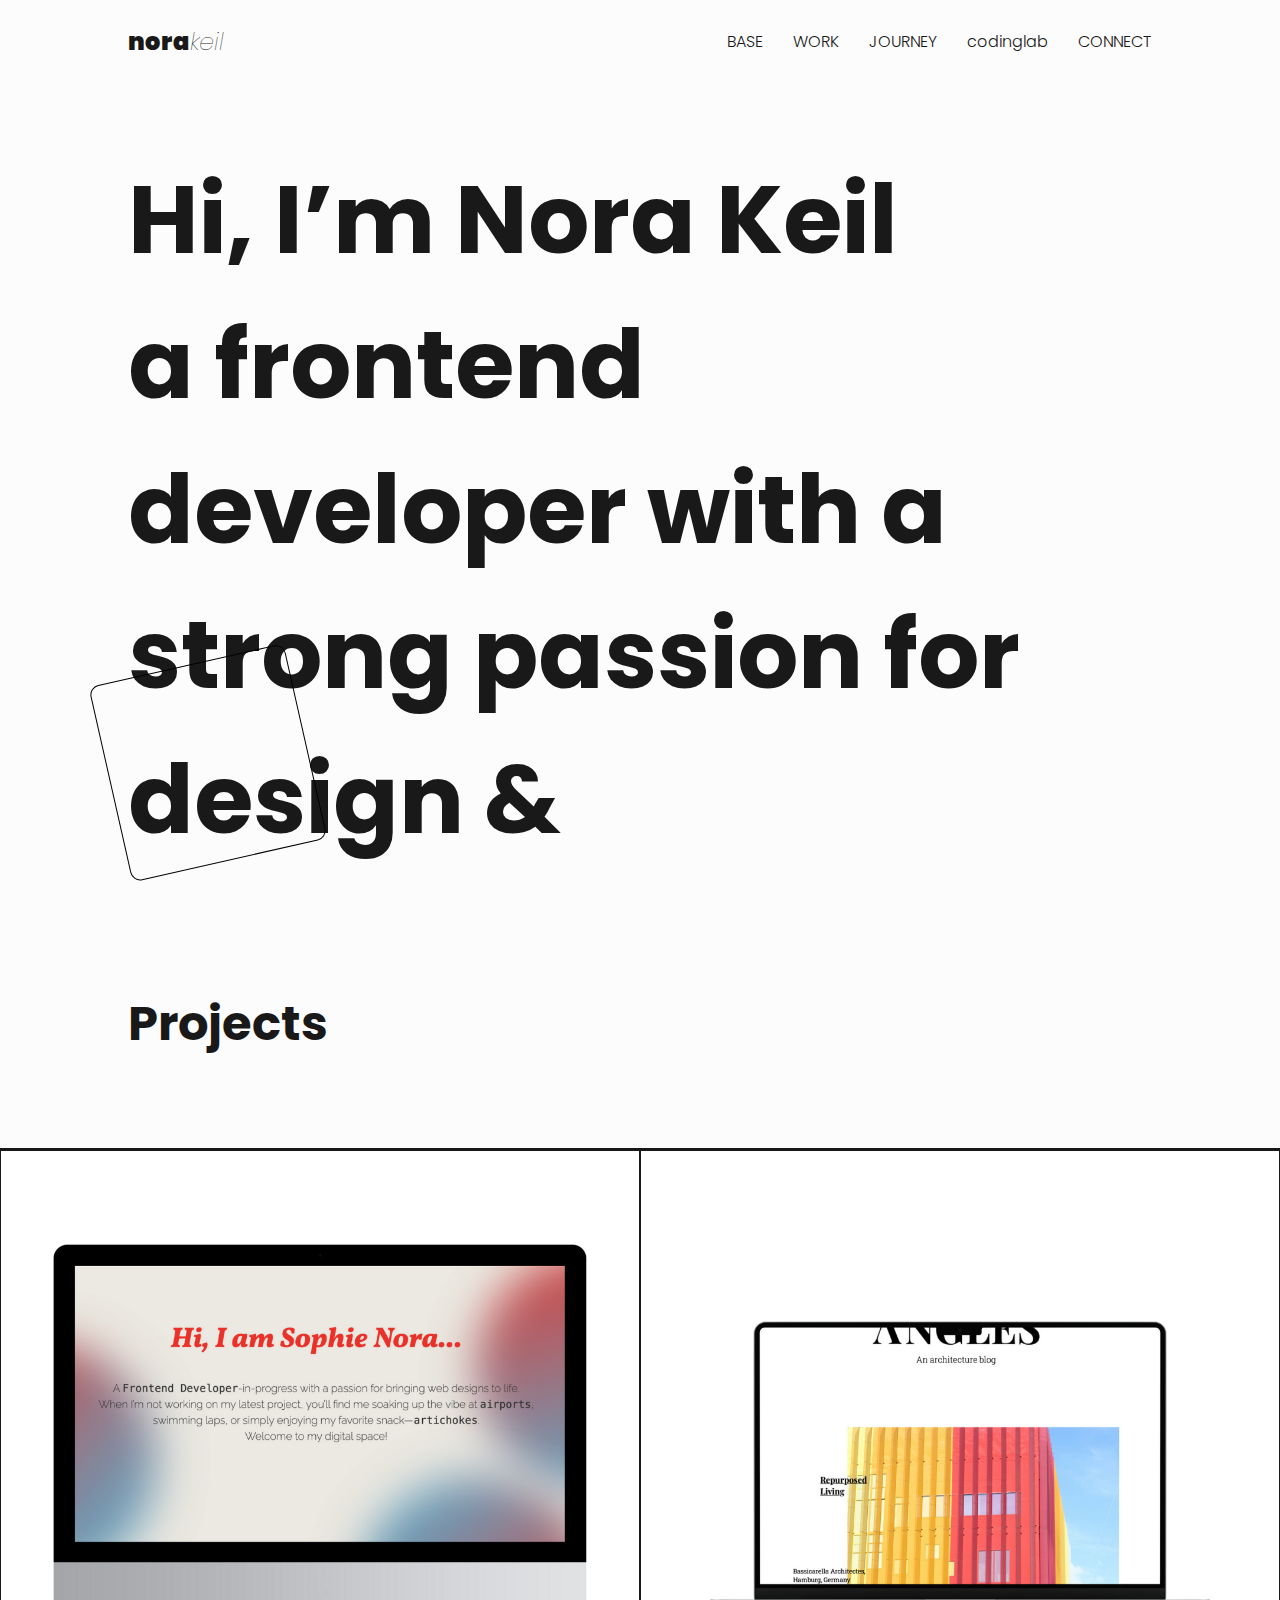
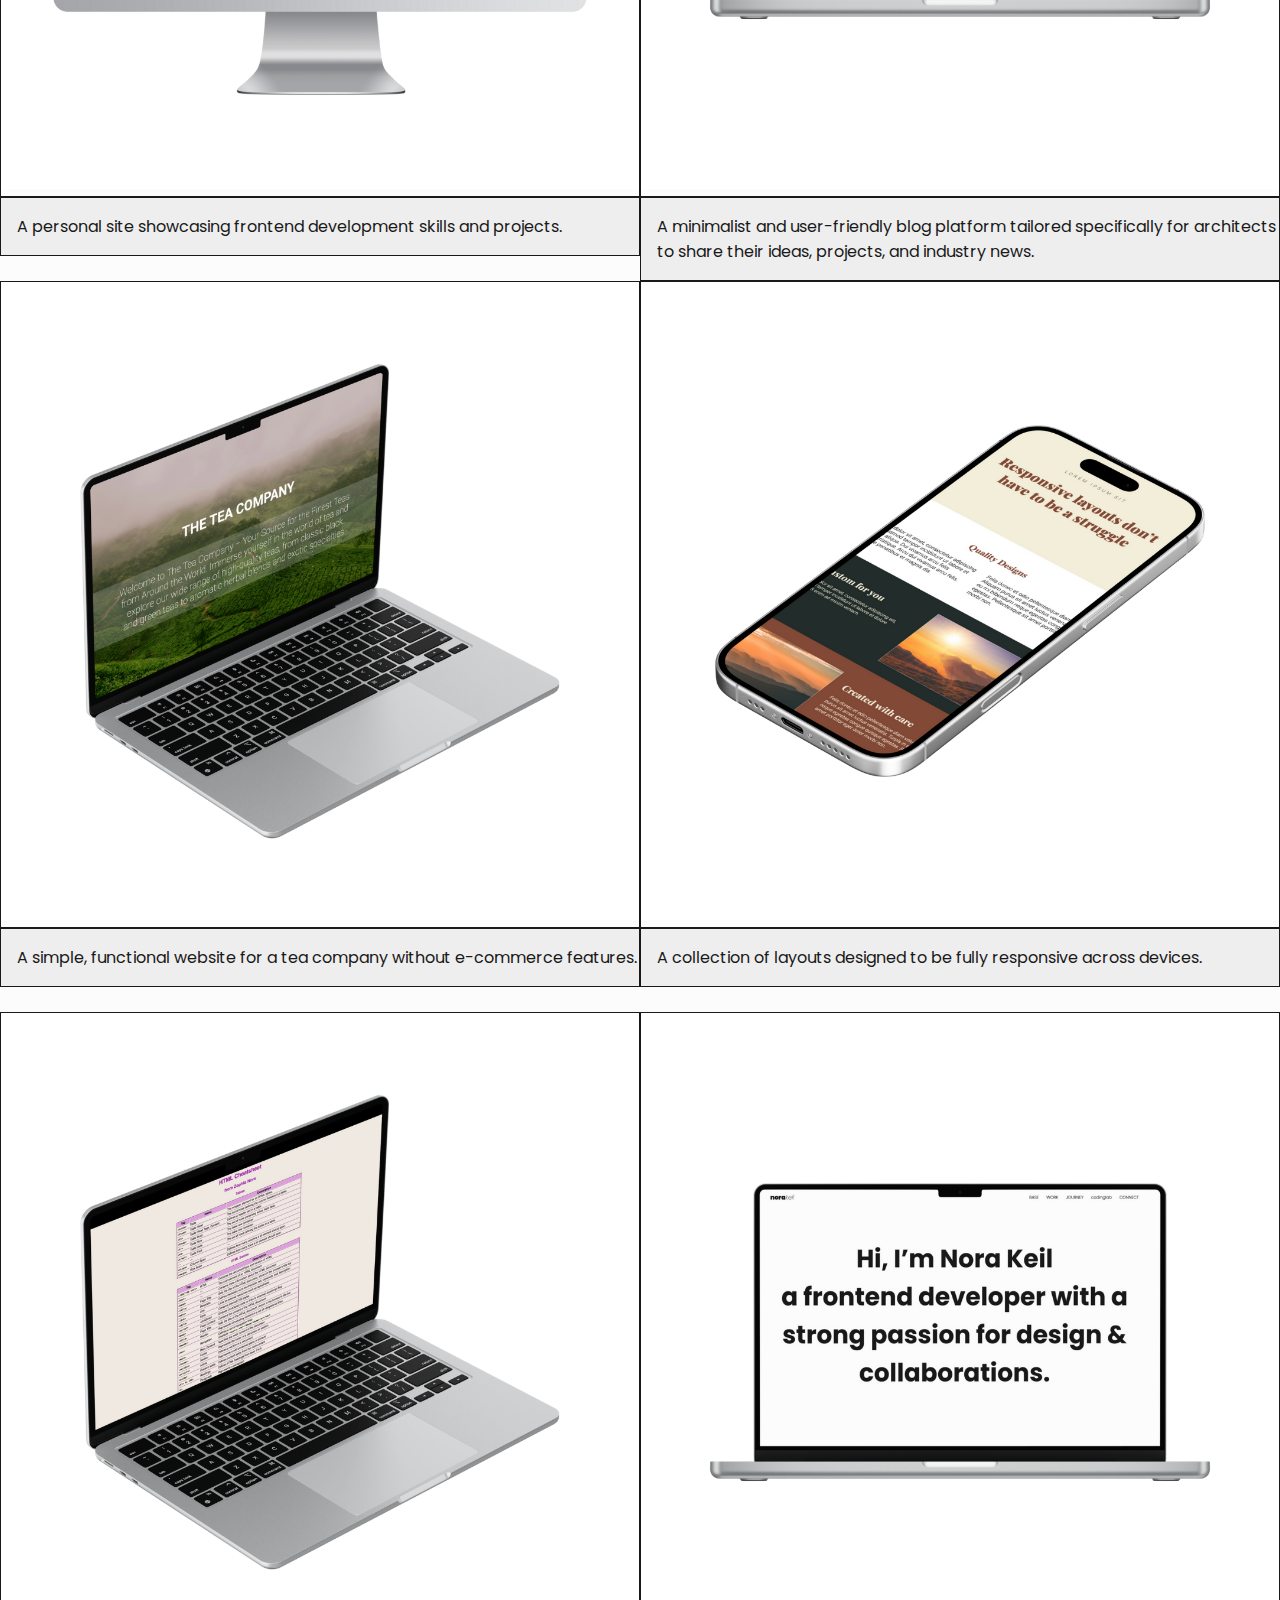
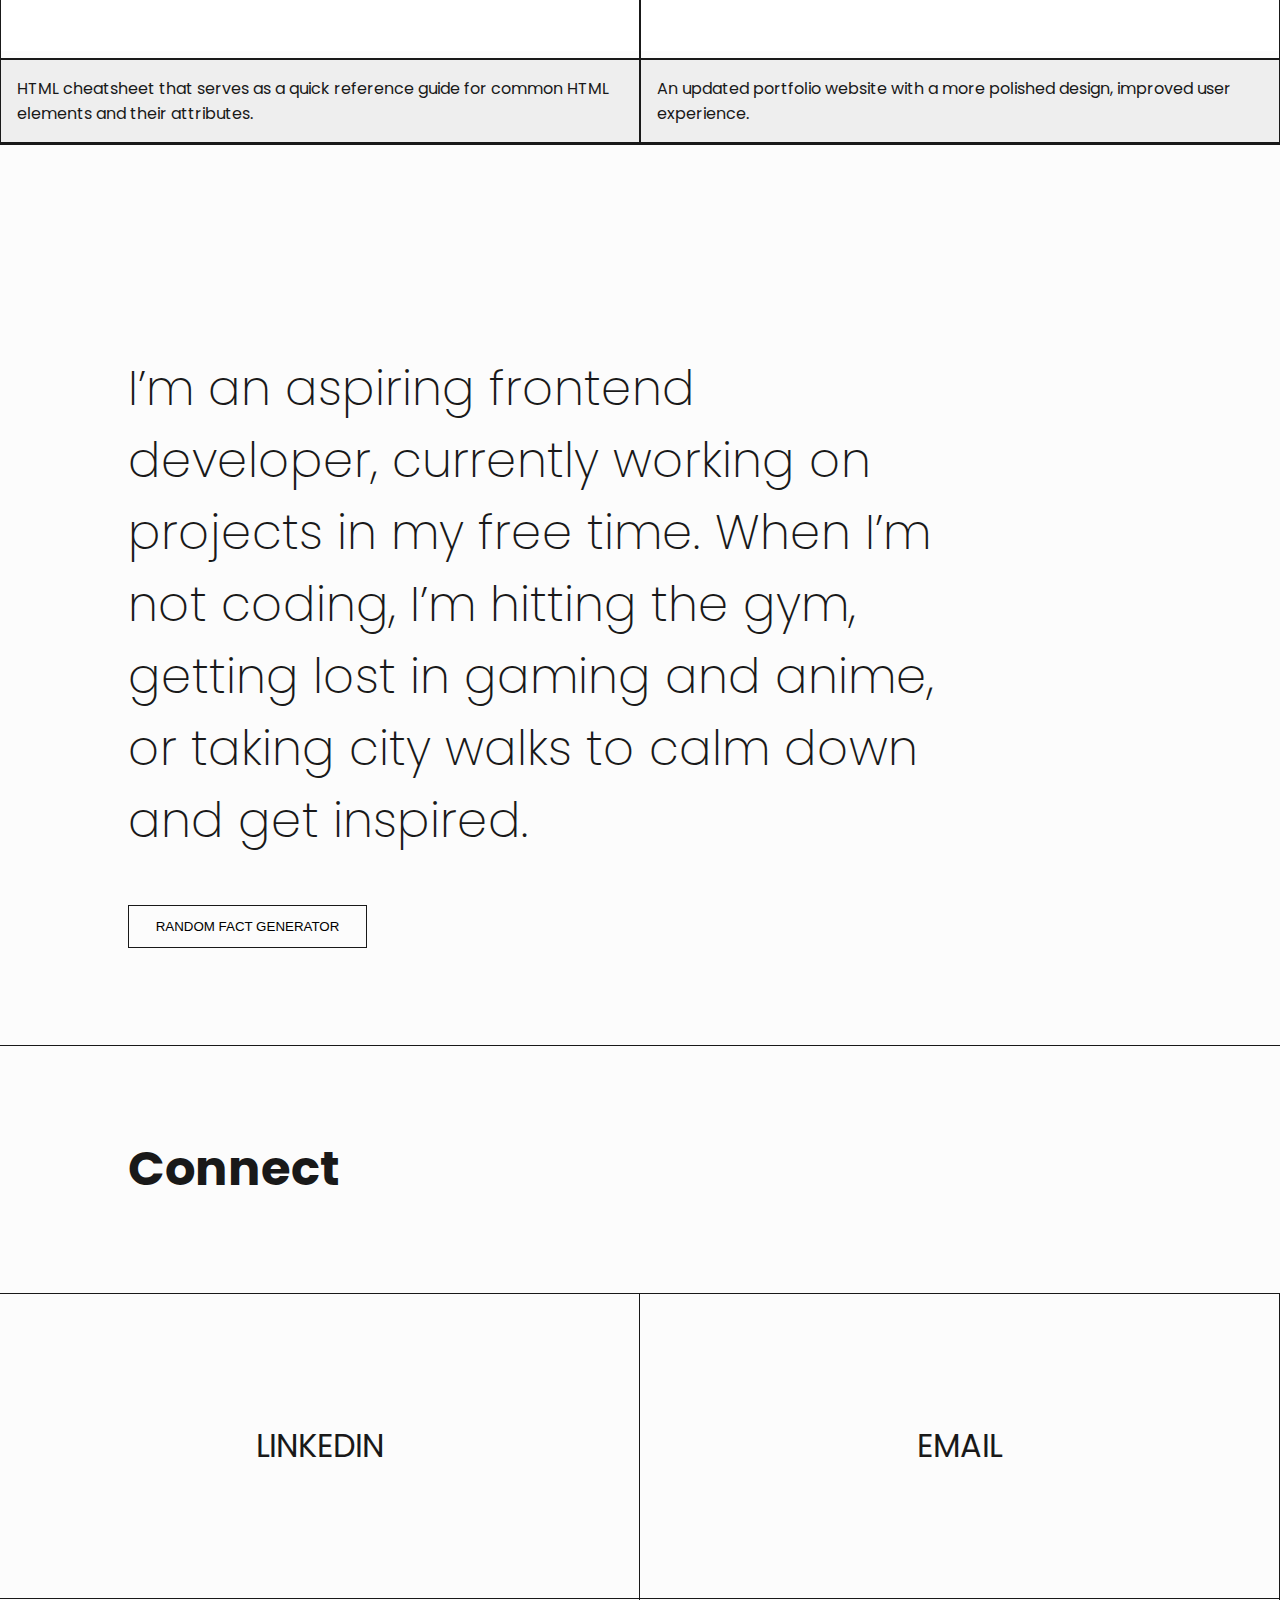
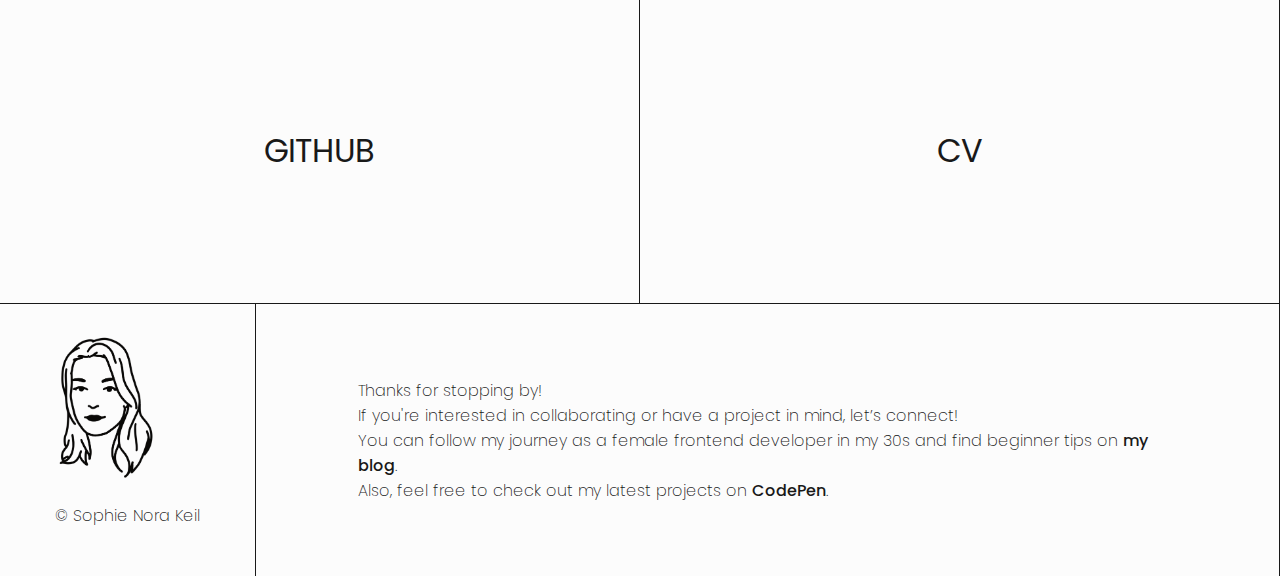
==== commit 4217efb6: "added section links in html" ====
--- a/index.html
+++ b/index.html
@@ -14,7 +14,7 @@
     <link rel="stylesheet" href="style.css">
 </head>
 <body>
-  <main class="main">
+  <main class="main" id="base">
     <div id="randomSquare"></div>
     <div class="container-global flex">
         <div class="main__logo">
@@ -22,8 +22,8 @@
         </div>
         <div class="main__nav flex poppins-light">
             <ul class="main__nav-list flex">
-                <li class="list-items"><a class="list-items-a" href="#main">BASE</a></li>
-                <li class="list-items"><a class="list-items-a" href="#hoveroverprojects">WORK</a></li>
+                <li class="list-items"><a class="list-items-a" href="#base">BASE</a></li>
+                <li class="list-items"><a class="list-items-a" href="#work">WORK</a></li>
                 <li class="list-items"><a class="list-items-a" href="#journey">JOURNEY</a></li>
                 <li class="list-items"><a class="list-items-a" href="/codinglab.html">codinglab</a></li>
                 <li class="list-items"><a class="list-items-a" href="#connect">CONNECT</a></li>
@@ -36,7 +36,7 @@
     </div>
   </main>
 <!--------------------------------WORK-------------------------------------------------------------->
-<section class="hoveroverprojects">
+<section class="hoveroverprojects" id="work">
     <div class="container-global">
         <h2 class="connectwithme">Projects</h2>
     </div>
@@ -102,7 +102,7 @@
 
 
 <!--------------------------------JOURNEY-------------------------------------------------------------->
-  <section class="journey poppins-light">
+  <section class="journey poppins-light" id="journey">
     <div class="container-global">
         <div class="con__journey-p">
             <p>I’m an aspiring frontend developer, currently working on projects in my free time. 
@@ -126,9 +126,9 @@
 
 
 <!--------------------------------CONNECT-------------------------------------------------------------->
-  <footer class="connect">
+  <footer class="connect" id="connect">
     <div class="container-global">
-        <h2 class="connectwithme">Connect with me</h2>
+        <h2 class="connectwithme">Connect</h2>
     </div>
 
     <div class="connect__contact ">
@@ -159,7 +159,7 @@
 
         <div class="bye_two">
             <div class="container-global">
-                <p>Thanks for stopping by!<br> If you're interested in collaborating or have a project in mind, let’s connect!<br> You can follow my journey as a female frontend developer in my 30s and find beginner tips on <a href="https://noracodes.hashnode.dev">my blog</a>. Also, feel free to check out my latest projects on <a href="#">CodePen</a>.<br> Looking forward to creating something great together!
+                <p>Thanks for stopping by!<br> If you're interested in collaborating or have a project in mind, let’s connect!<br> You can follow my journey as a female frontend developer in my 30s and find beginner tips on <a href="https://noracodes.hashnode.dev">my blog</a>.<br> Also, feel free to check out my latest projects on <a href="#">CodePen</a>.
                 </p>
             </div>
         </div>
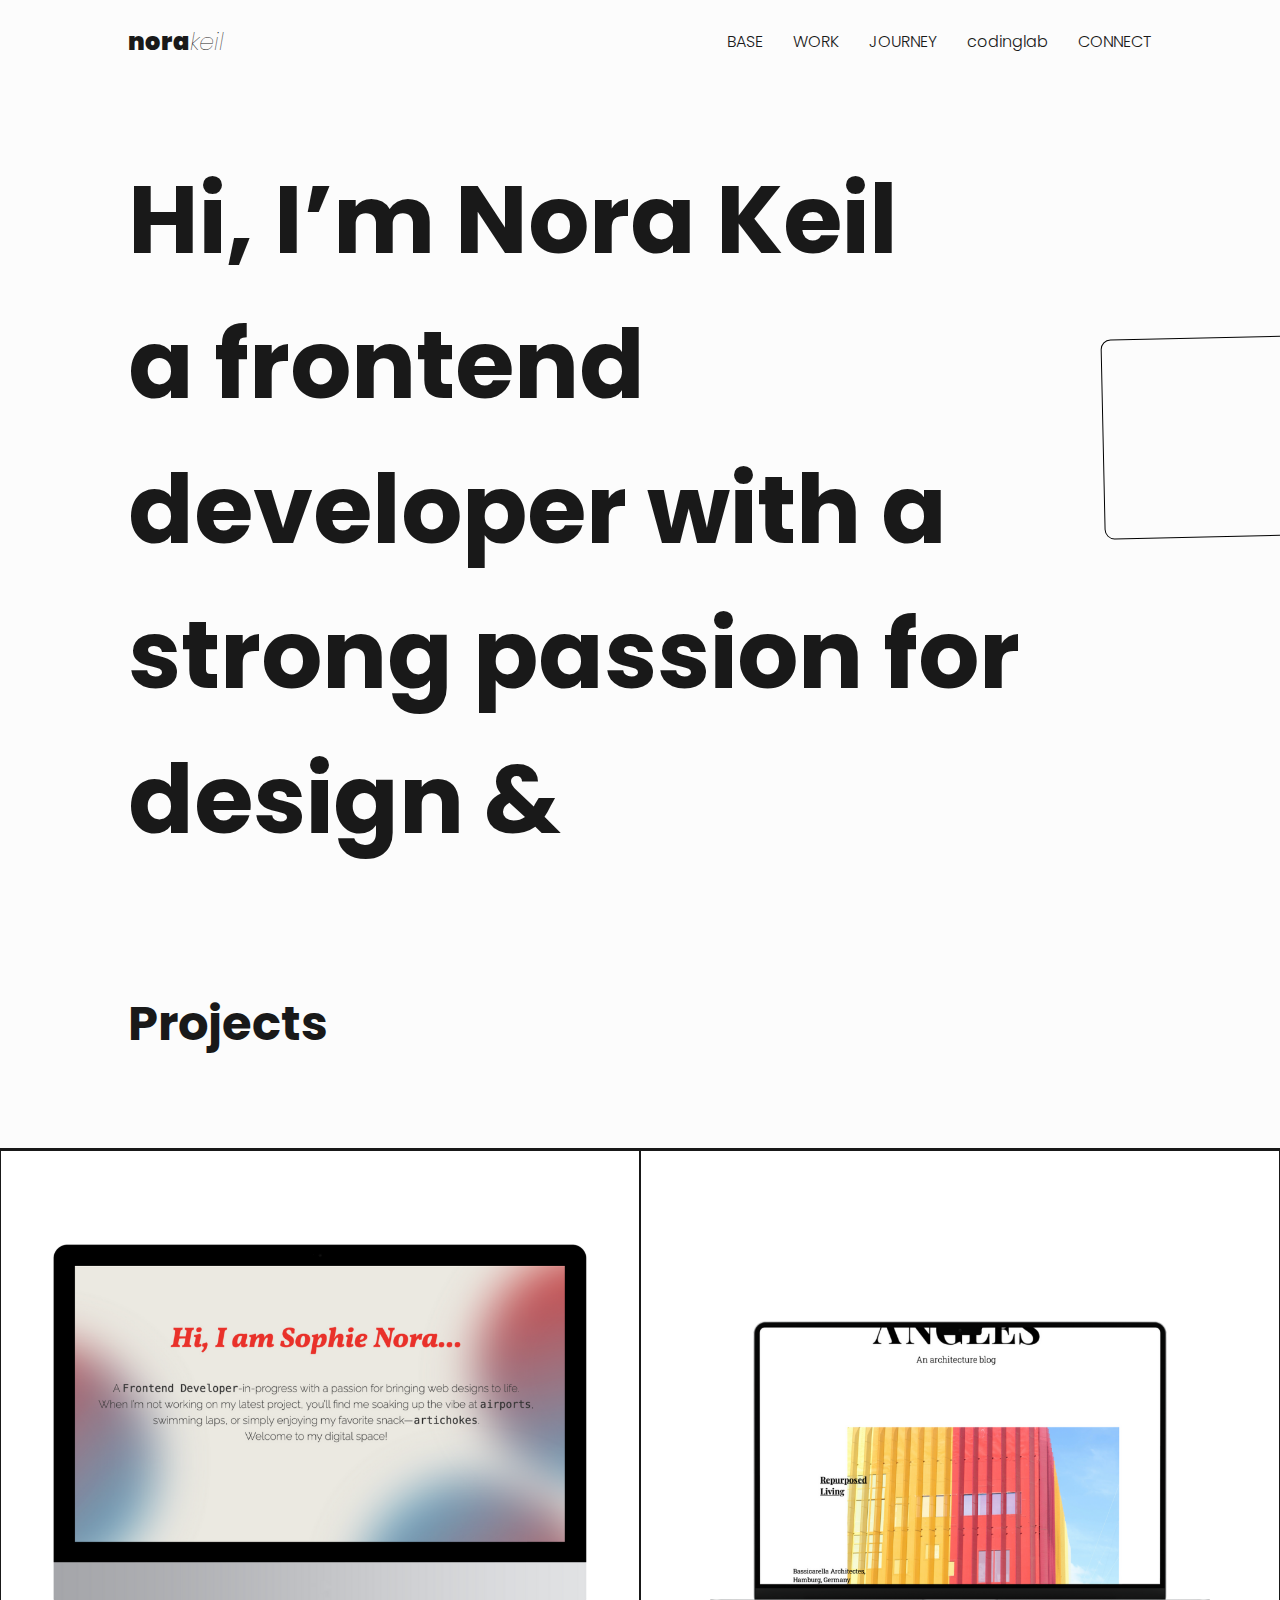
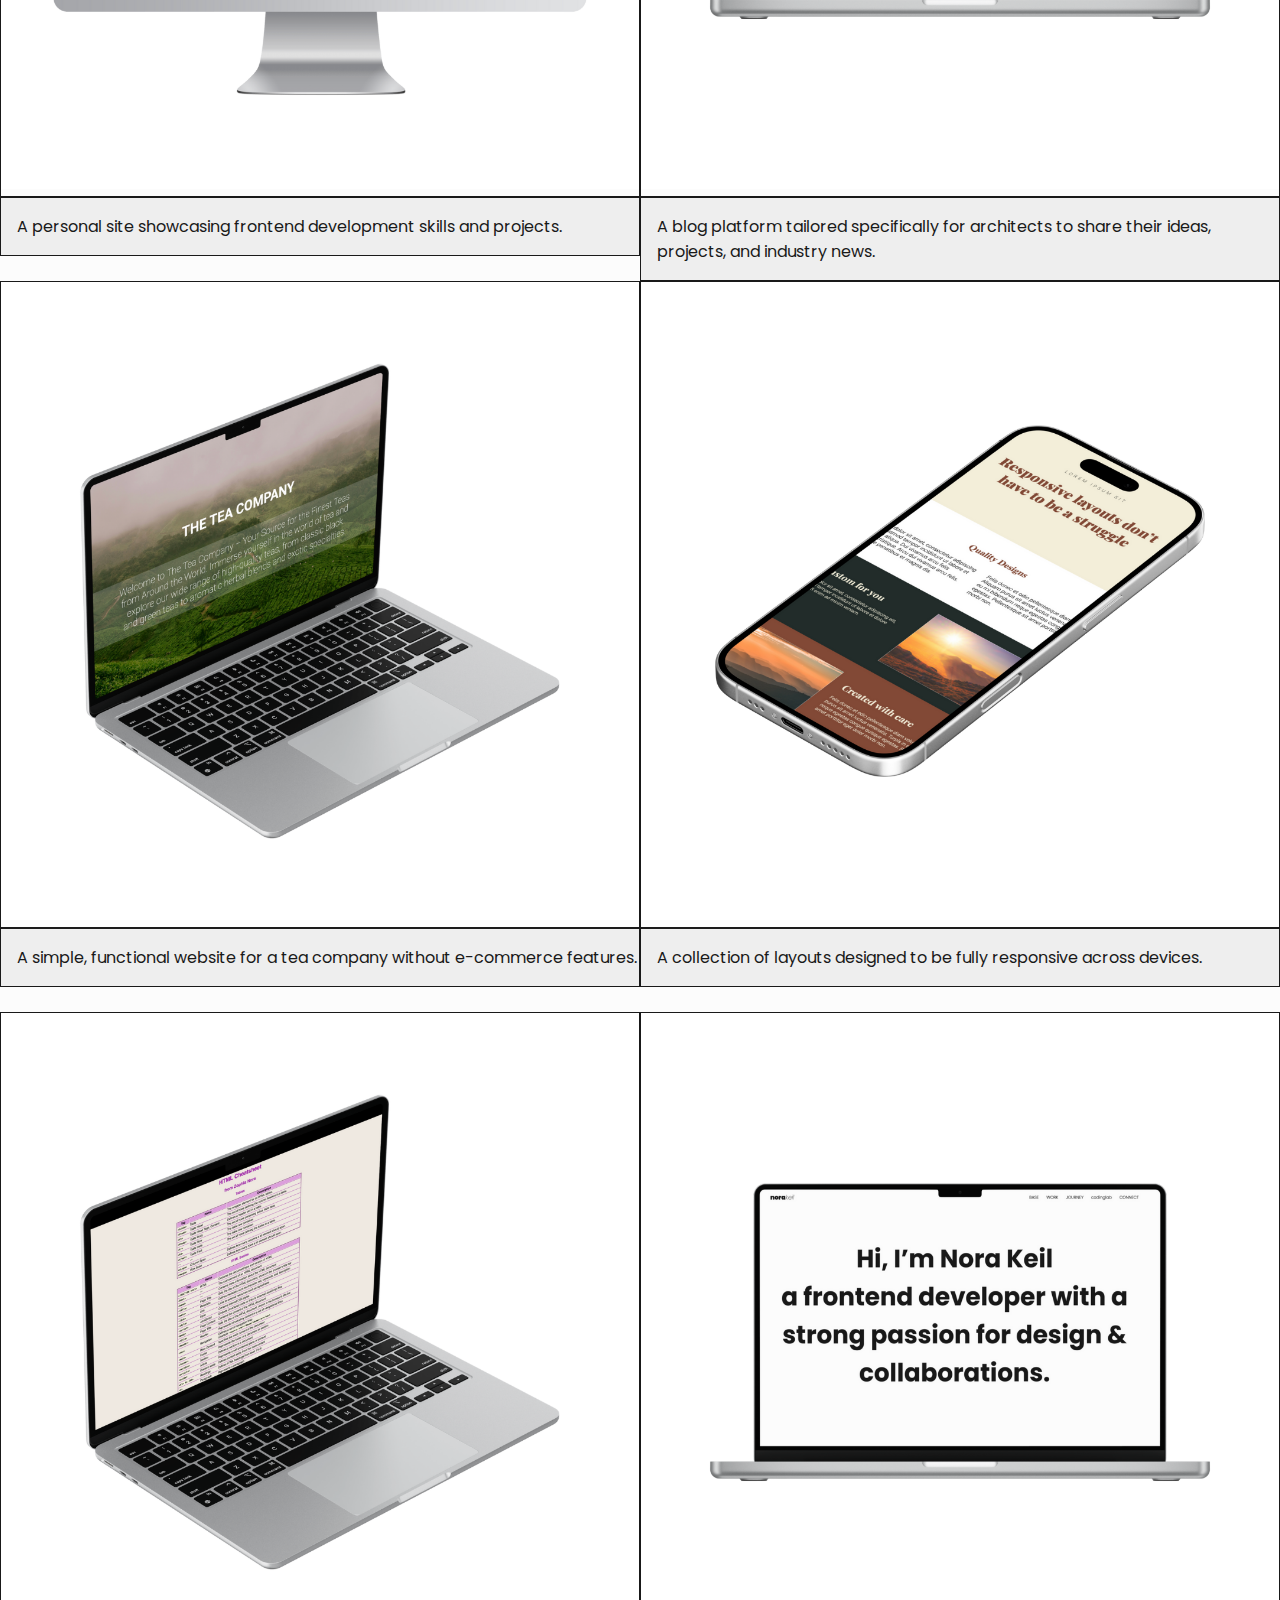
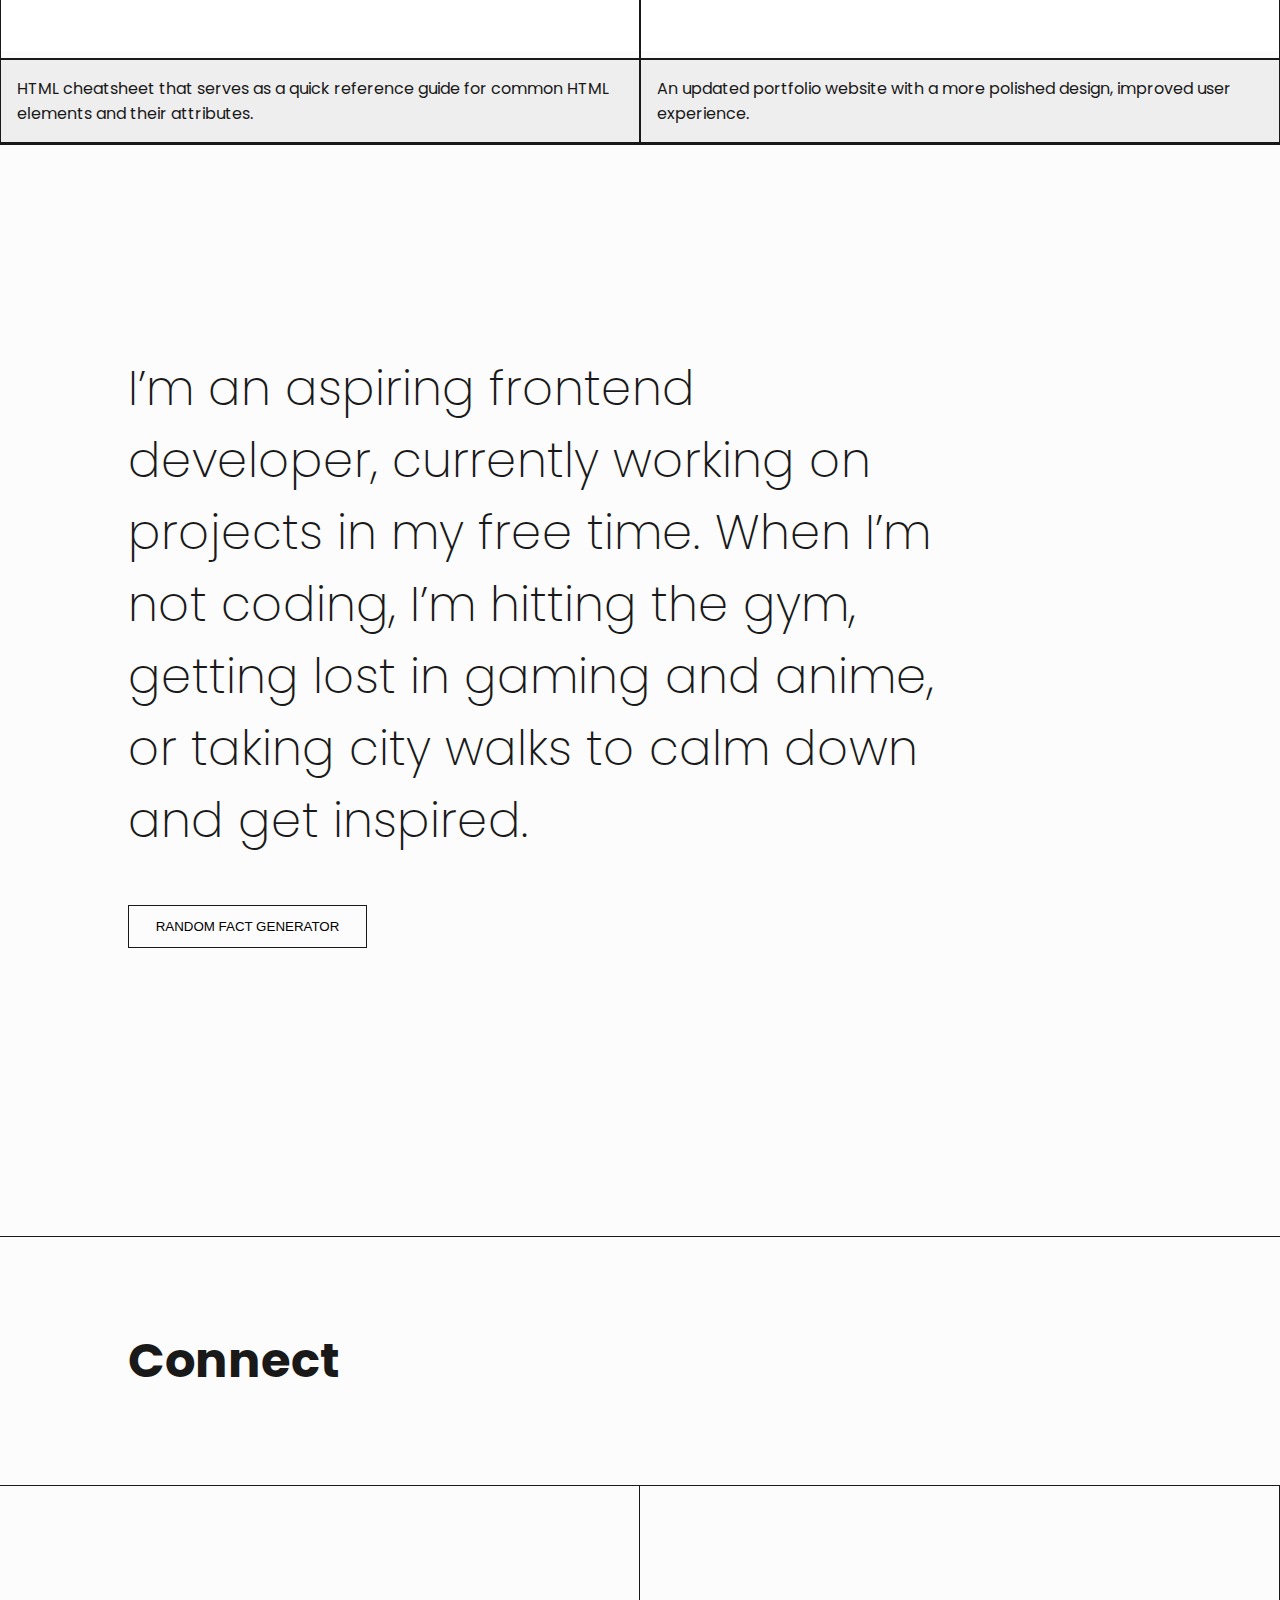
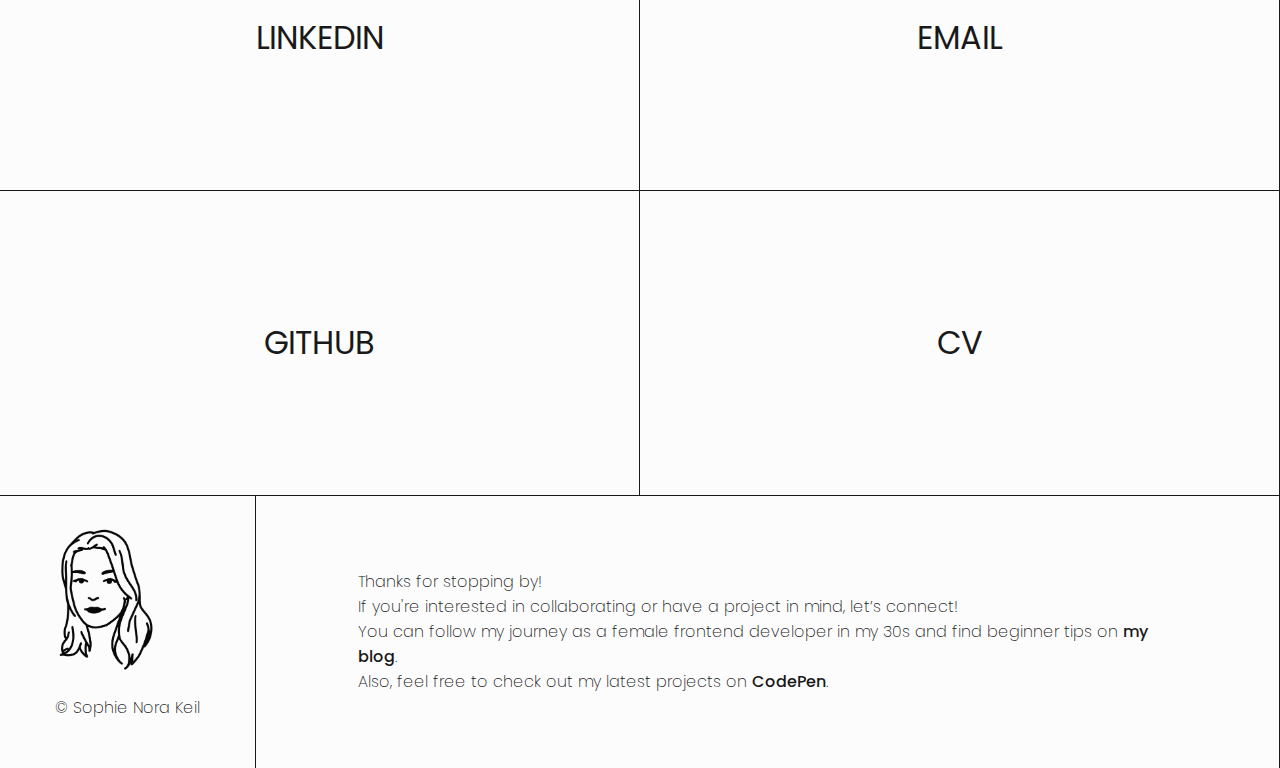
==== commit 0a74115d: "changes some project texts" ====
--- a/index.html
+++ b/index.html
@@ -58,7 +58,7 @@
             <img src="images/portfolio2.png" alt="" class="work__img">
         </div>
         <div class="grid__text-item grey">
-            <p class="work__text">A minimalist and user-friendly blog platform tailored specifically for architects to share their ideas, projects, and industry news.</p>
+            <p class="work__text">A blog platform tailored specifically for architects to share their ideas, projects, and industry news.</p>
         </div>
     </div>
     <div class="work grid-item grid_three">
--- a/style.css
+++ b/style.css
@@ -131,6 +131,12 @@
     font-style: italic;
 }
 
+@media (max-width:1000px) {
+    .main__nav-list {
+        visibility: hidden;
+    }
+}
+
 /* Text in Main */
 
 .main {
@@ -215,6 +221,7 @@
 
 
 
+
 /* --------------------------------JOURNEY----------------------------- */
 
 .journey {
@@ -222,7 +229,7 @@
     padding: 10em 0;
     color: #191919;
     font-weight: 200;
-    height: 100vh;
+    min-height: 100vh;
 }
 
 .con__journey-p {
@@ -268,6 +275,12 @@
     height: 100%;
 }
 
+@media (max-width: 1000px) {
+    .con__journey-p {
+        font-size: 1.5rem;
+    }
+}
+
 
 
 /* FACTS POPPINNNGG */
@@ -306,15 +319,7 @@
     transition: transform 0.1s ease; /* Add a smooth transition for the scale effect */
 }
 
-/* Animation */
-@keyframes marquee-animation {
-    0% {
-        transform: translateX(0); /* Start from its current position */
-    }
-    100% {
-        transform: translateX(-100%); /* Move off-screen to the left */
-    }
-}
+
 
 /* facts---------- */
 
@@ -328,18 +333,7 @@
     opacity: 0; /* Fully transparent */
 }
 
-@media (max-width: 900px) {
-    .factspopping {
-        padding: 3em;
-        margin: 3em 0;
-    }
-
-    .marquee-button {
-        margin: 1em 0;
-    }
-
-    
-}
+
 
 
 /* --------------------------------CONNECT----------------------------- */
@@ -399,9 +393,18 @@
   }
   
   @media (max-width: 1000px) {
-    .connect__contact {
-      grid-template-columns: 1fr; 
-    }
+    
+    .connectwithme {
+        font-size: 1.5rem;
+    }
+    .contact__items {
+        padding: 2em 2em;
+    }
+    .contact__items a {
+        font-size: 1rem;
+    }
+
+
   }
 
   /* -------------------Footer-----------------------*/
@@ -447,6 +450,13 @@
     font-weight: 100;
   }
 
+@media (max-width:1000px) {
+    .connect_bye {
+        font-size: 0.7rem;
+    }
+
+    
+}
 
   /* -------------------------coding lab------------------------------*/
 
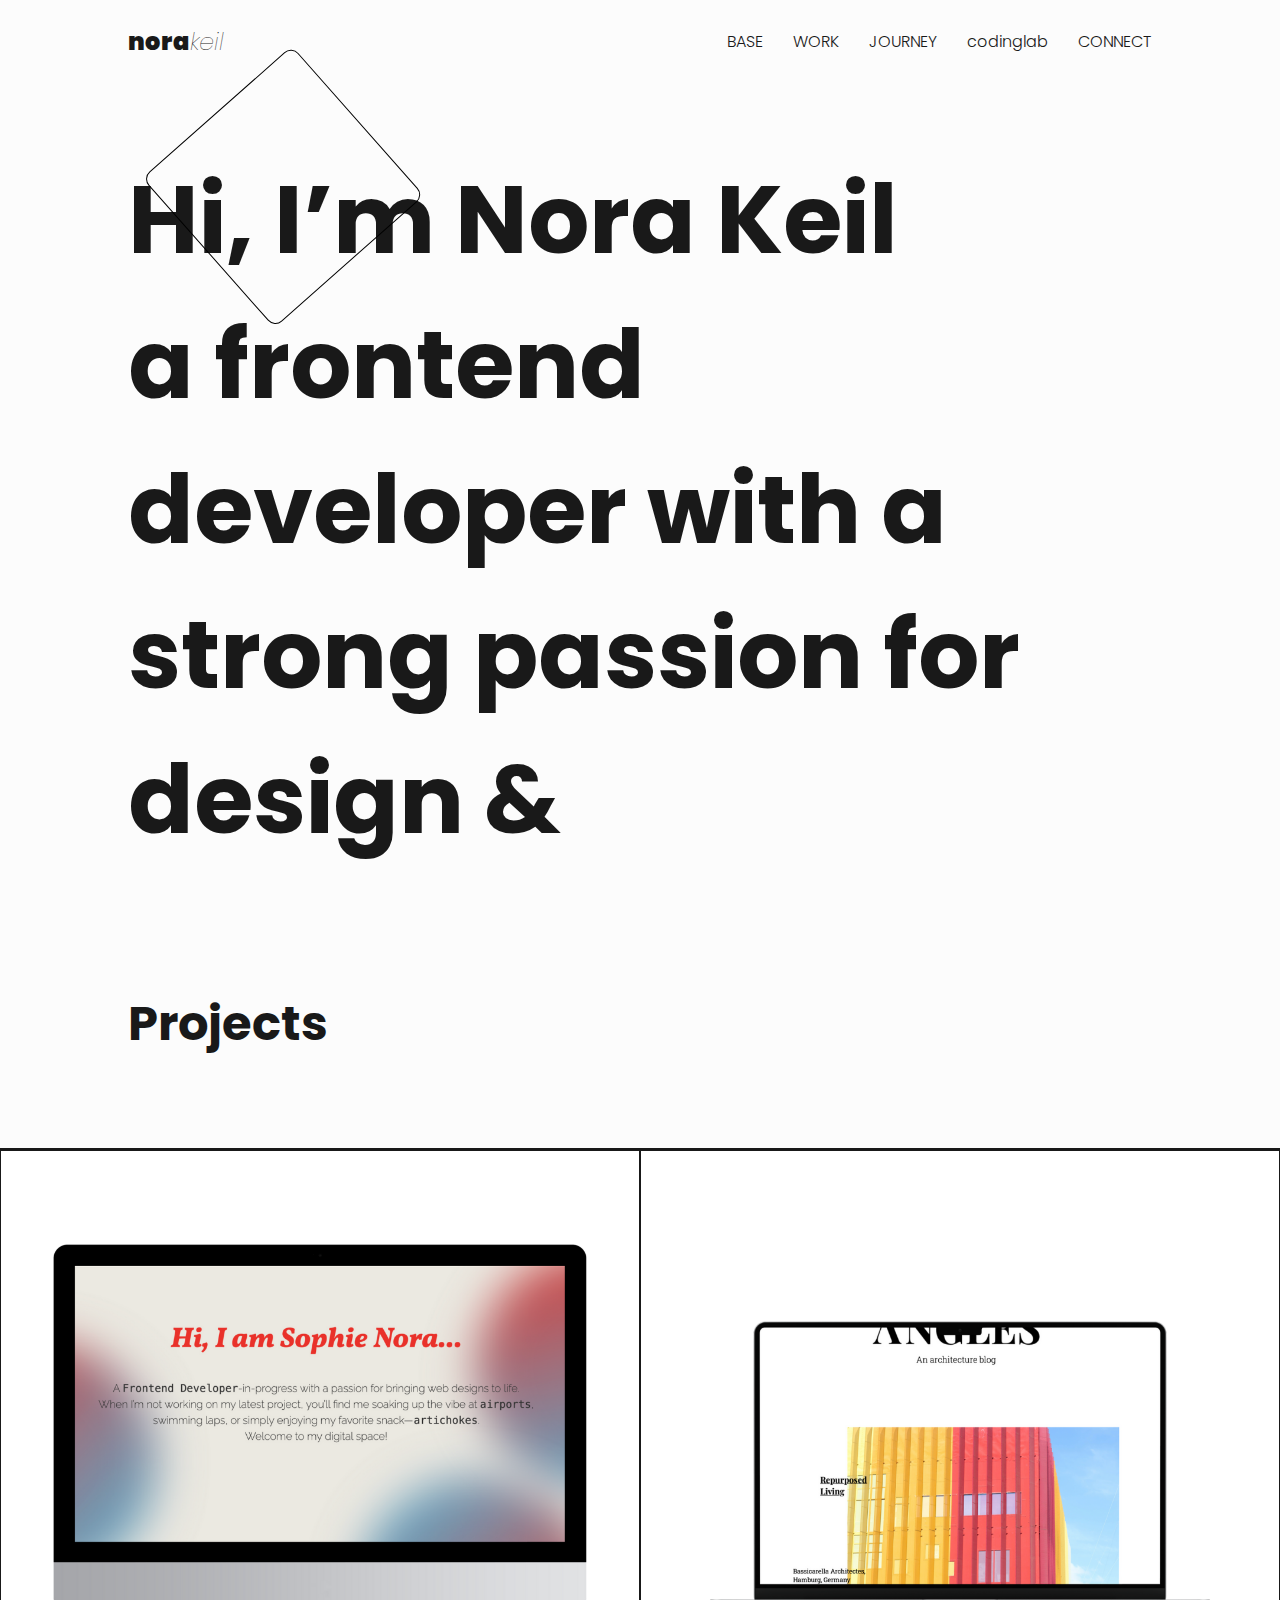
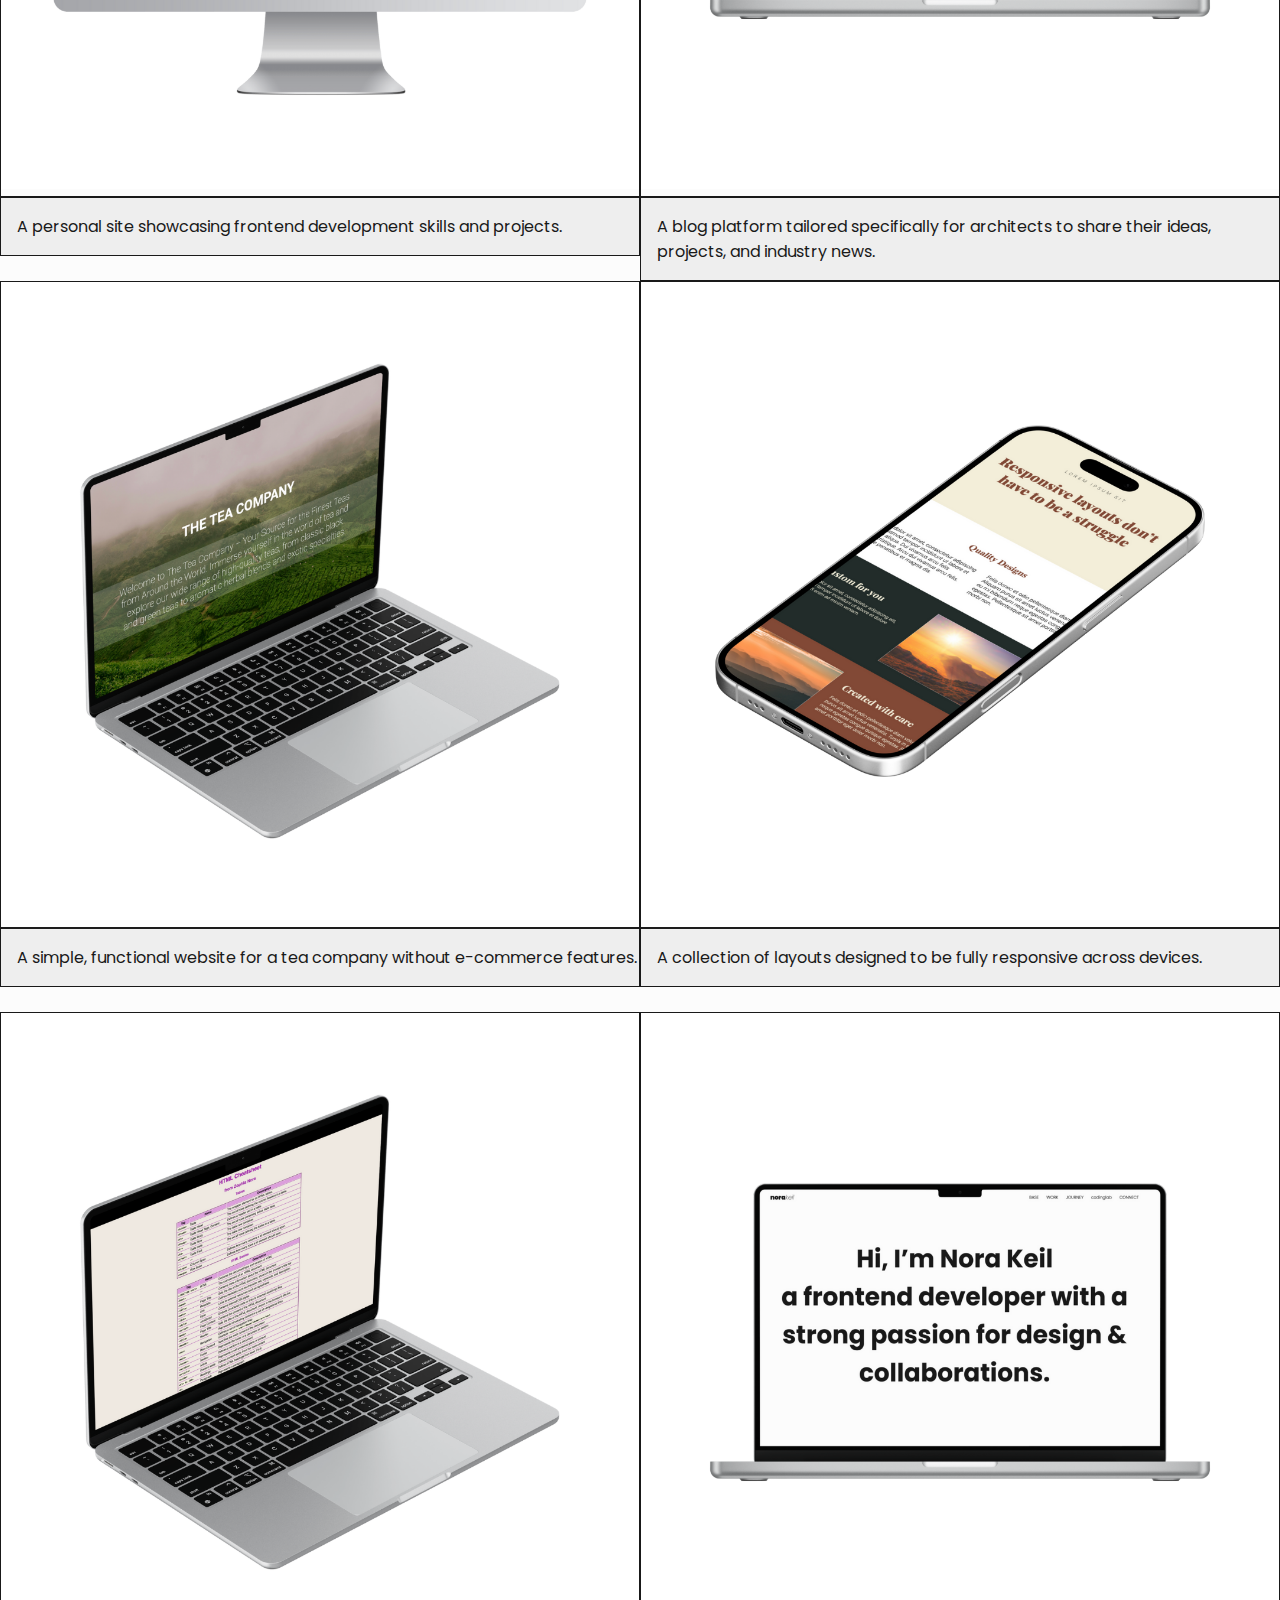
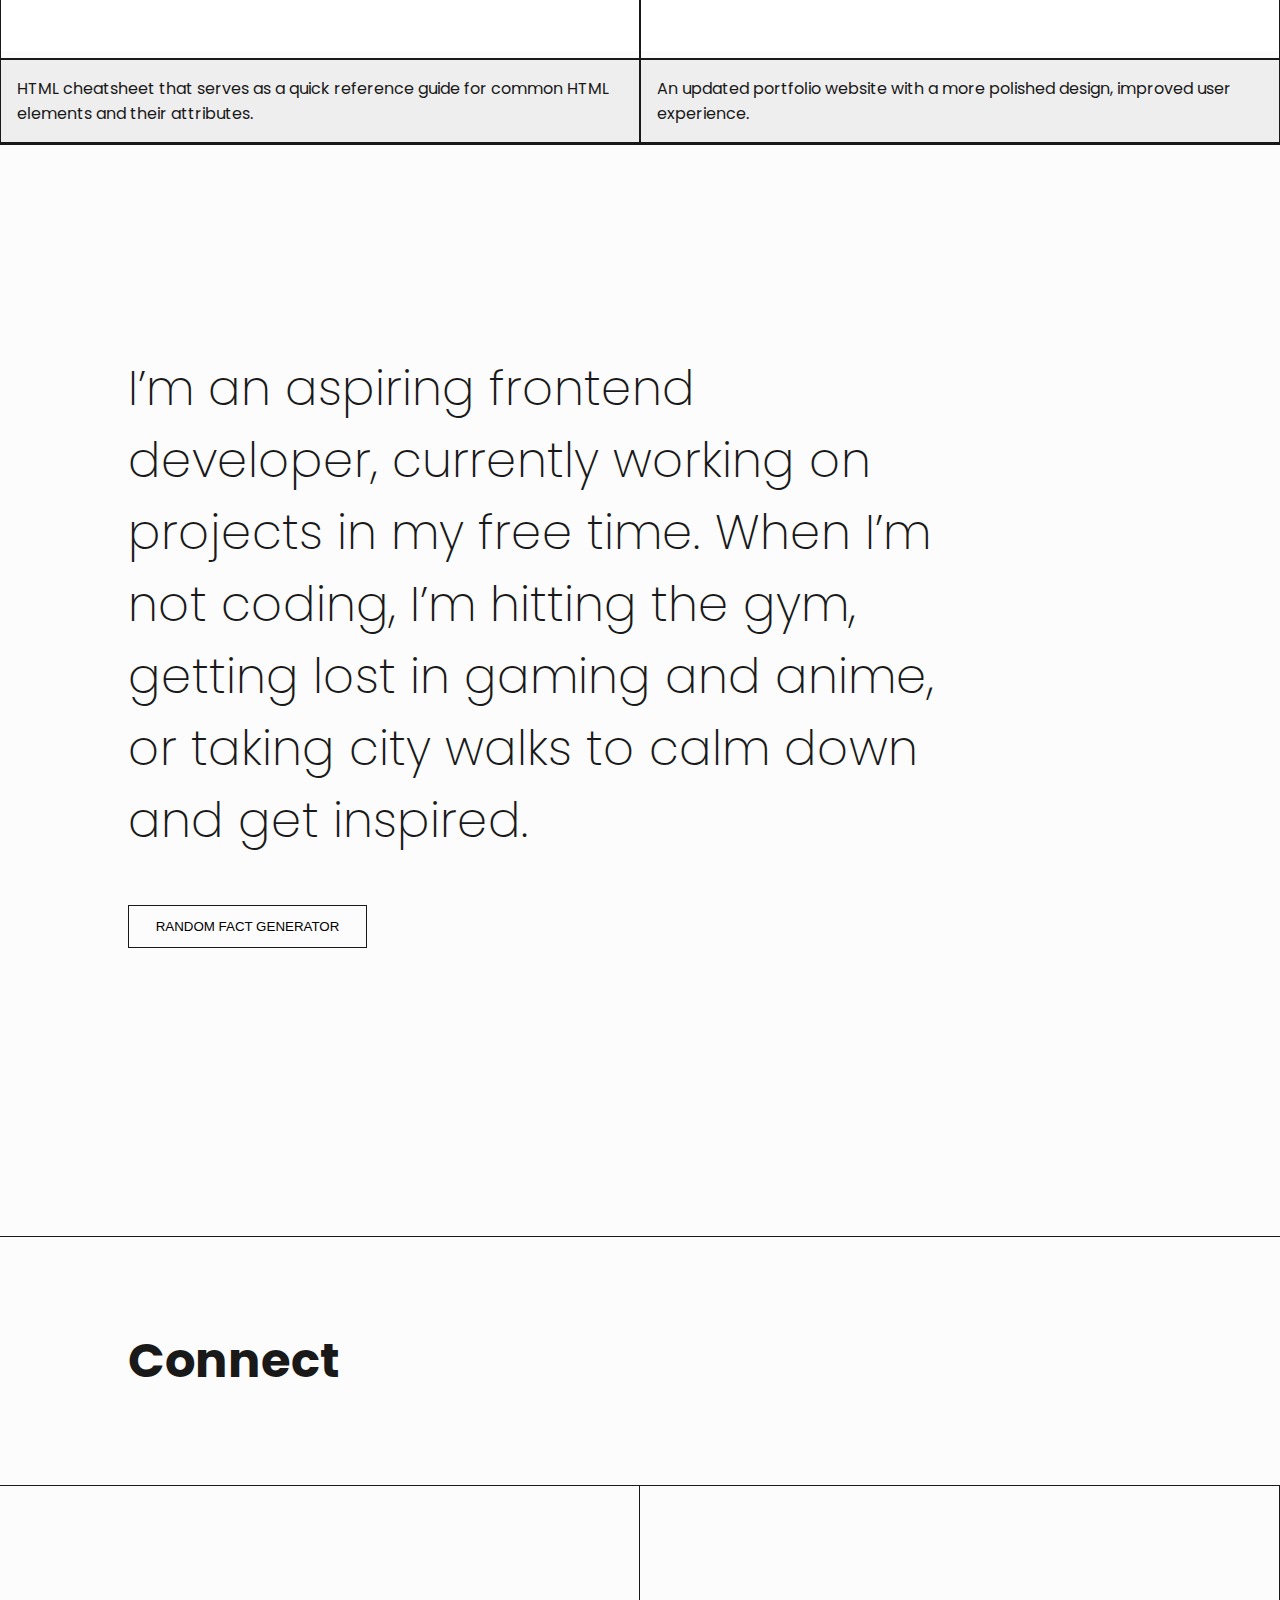
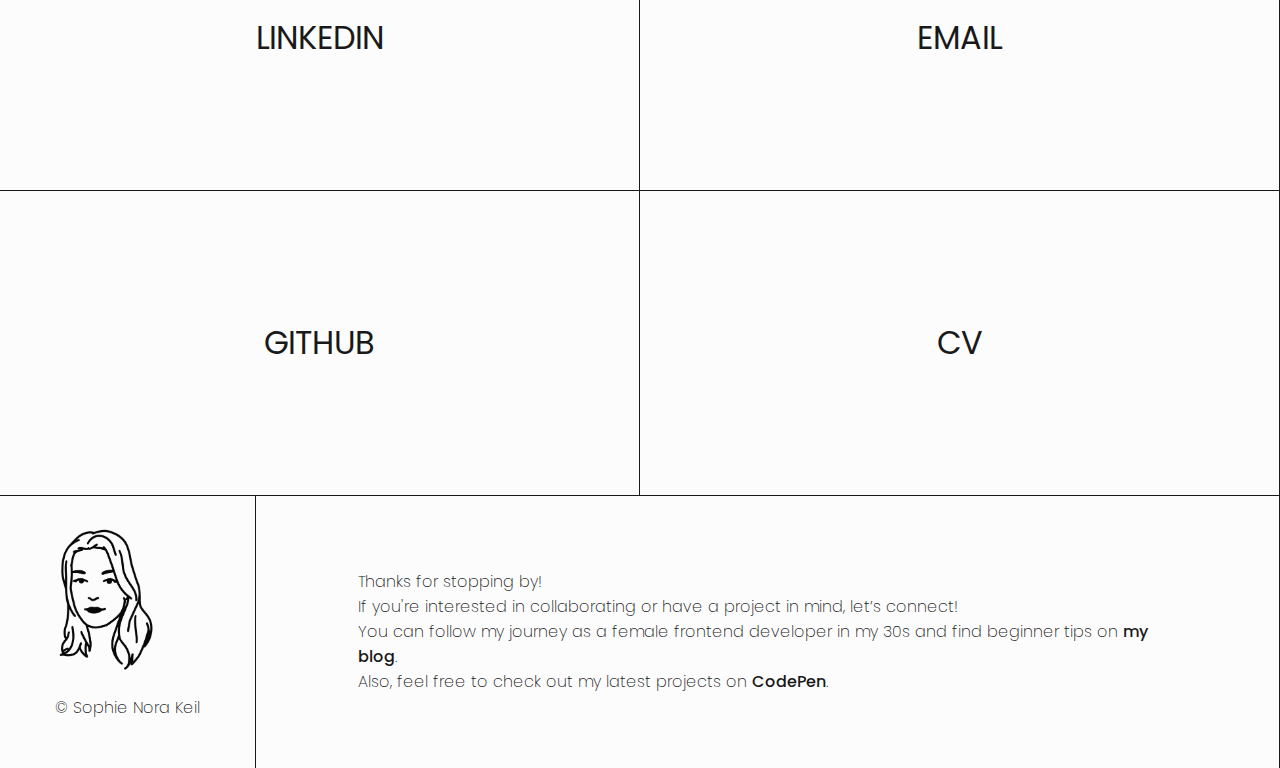
==== commit 2075b5fe: "created the close button and the nav sidebar" ====
--- a/index.html
+++ b/index.html
@@ -22,6 +22,7 @@
         </div>
         <div class="main__nav flex poppins-light">
             <ul class="main__nav-list flex">
+                <button class="openButton" id="openSidebar">X</button>
                 <li class="list-items"><a class="list-items-a" href="#base">BASE</a></li>
                 <li class="list-items"><a class="list-items-a" href="#work">WORK</a></li>
                 <li class="list-items"><a class="list-items-a" href="#journey">JOURNEY</a></li>
--- a/style.css
+++ b/style.css
@@ -131,9 +131,43 @@
     font-style: italic;
 }
 
+.openButton {
+    display: none;
+}
+
 @media (max-width:1000px) {
+    .main__nav {
+        position: fixed;
+        top: 0;
+        right: -100%;
+        height: 100vh;
+        width:100%; 
+        z-index: 10;
+        background-color: white;
+        opacity: 0.9;
+        transition: right 300ms ease-out;
+    }
+
+    .main__nav.show {
+        right:0;
+    }
+
     .main__nav-list {
-        visibility: hidden;
+        flex-direction: column;
+        justify-content: flex-start;
+        padding-top: 4em;
+        text-align: left;
+        align-items: flex-start;
+        width: 100%;
+    }
+
+    .openButton {
+        display: block;
+        border: none;
+        background-color: transparent;
+        font-size: 1.5rem;
+        font-weight: 100;
+        color: grey;
     }
 }
 
@@ -272,7 +306,7 @@
 .journey__facts {
     width: 100%;
     align-items: flex-start;
-    height: 100%;
+    min-height: 100%;
 }
 
 @media (max-width: 1000px) {
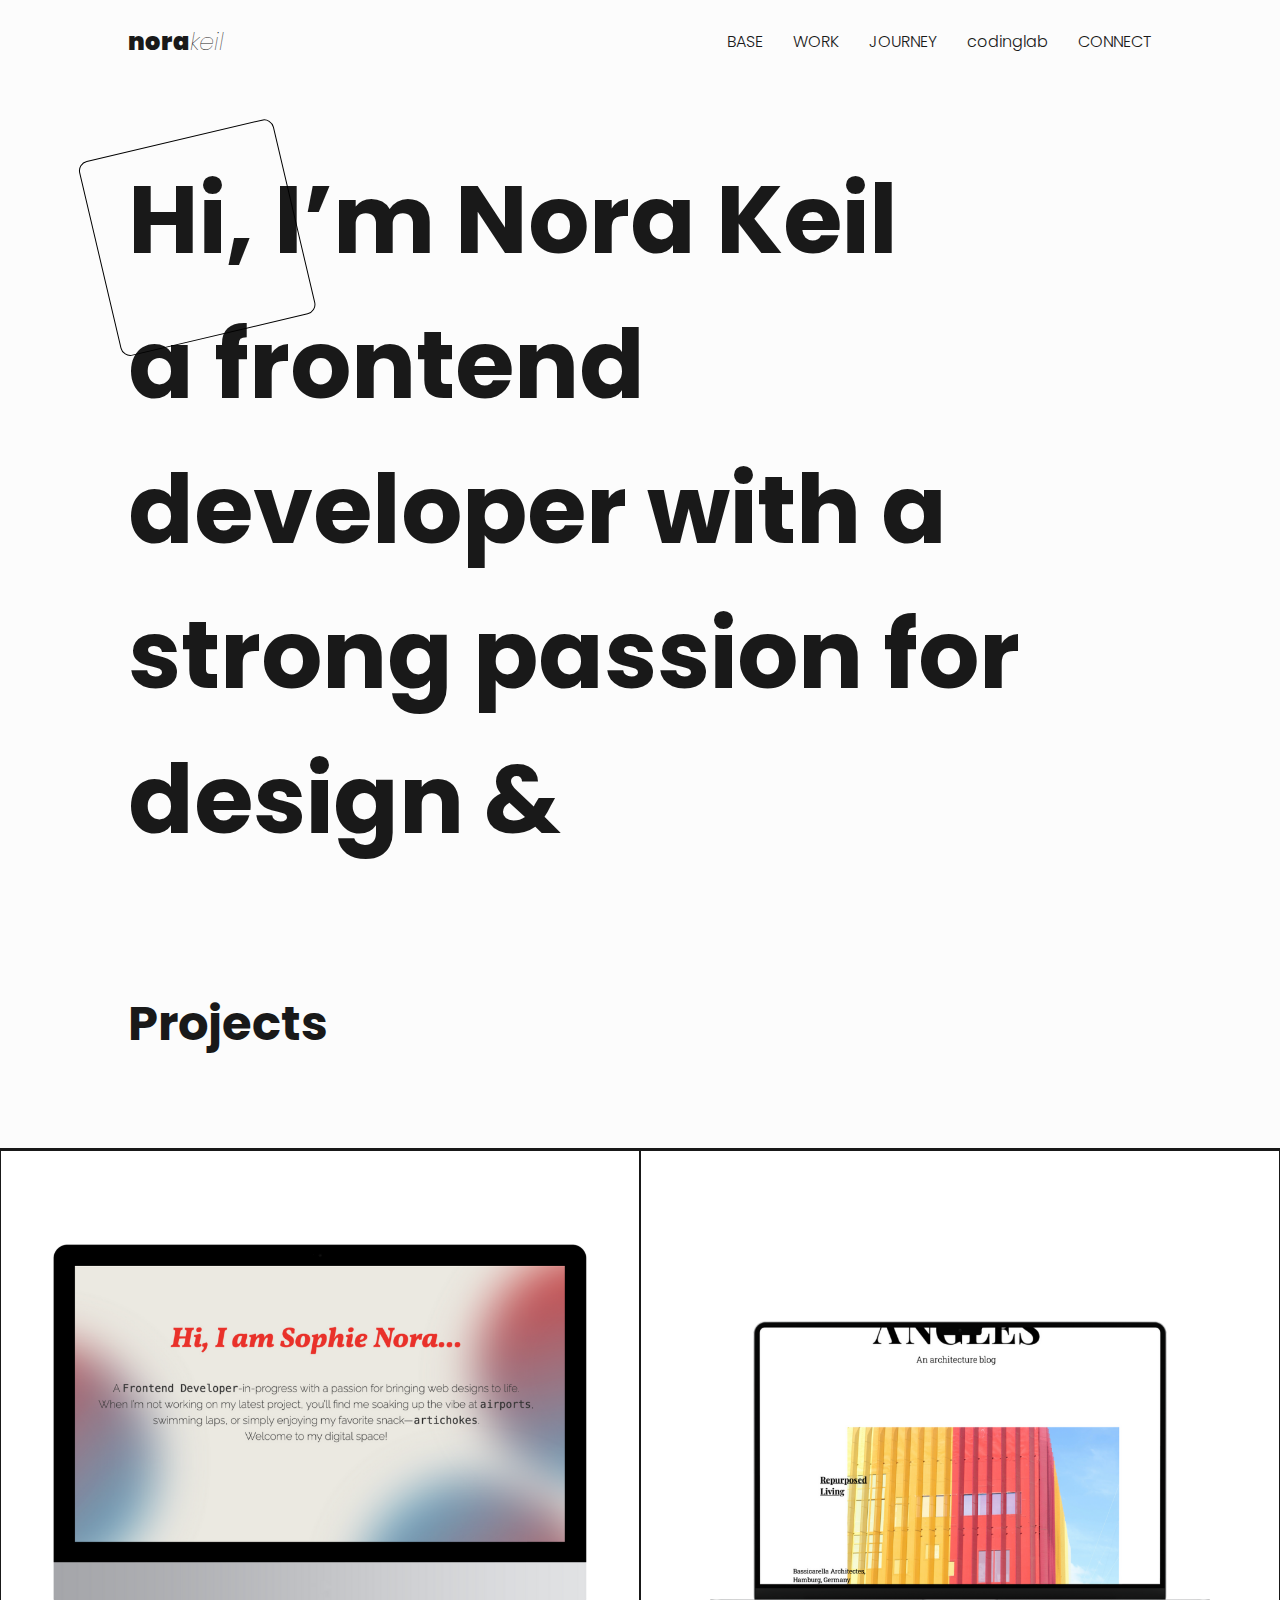
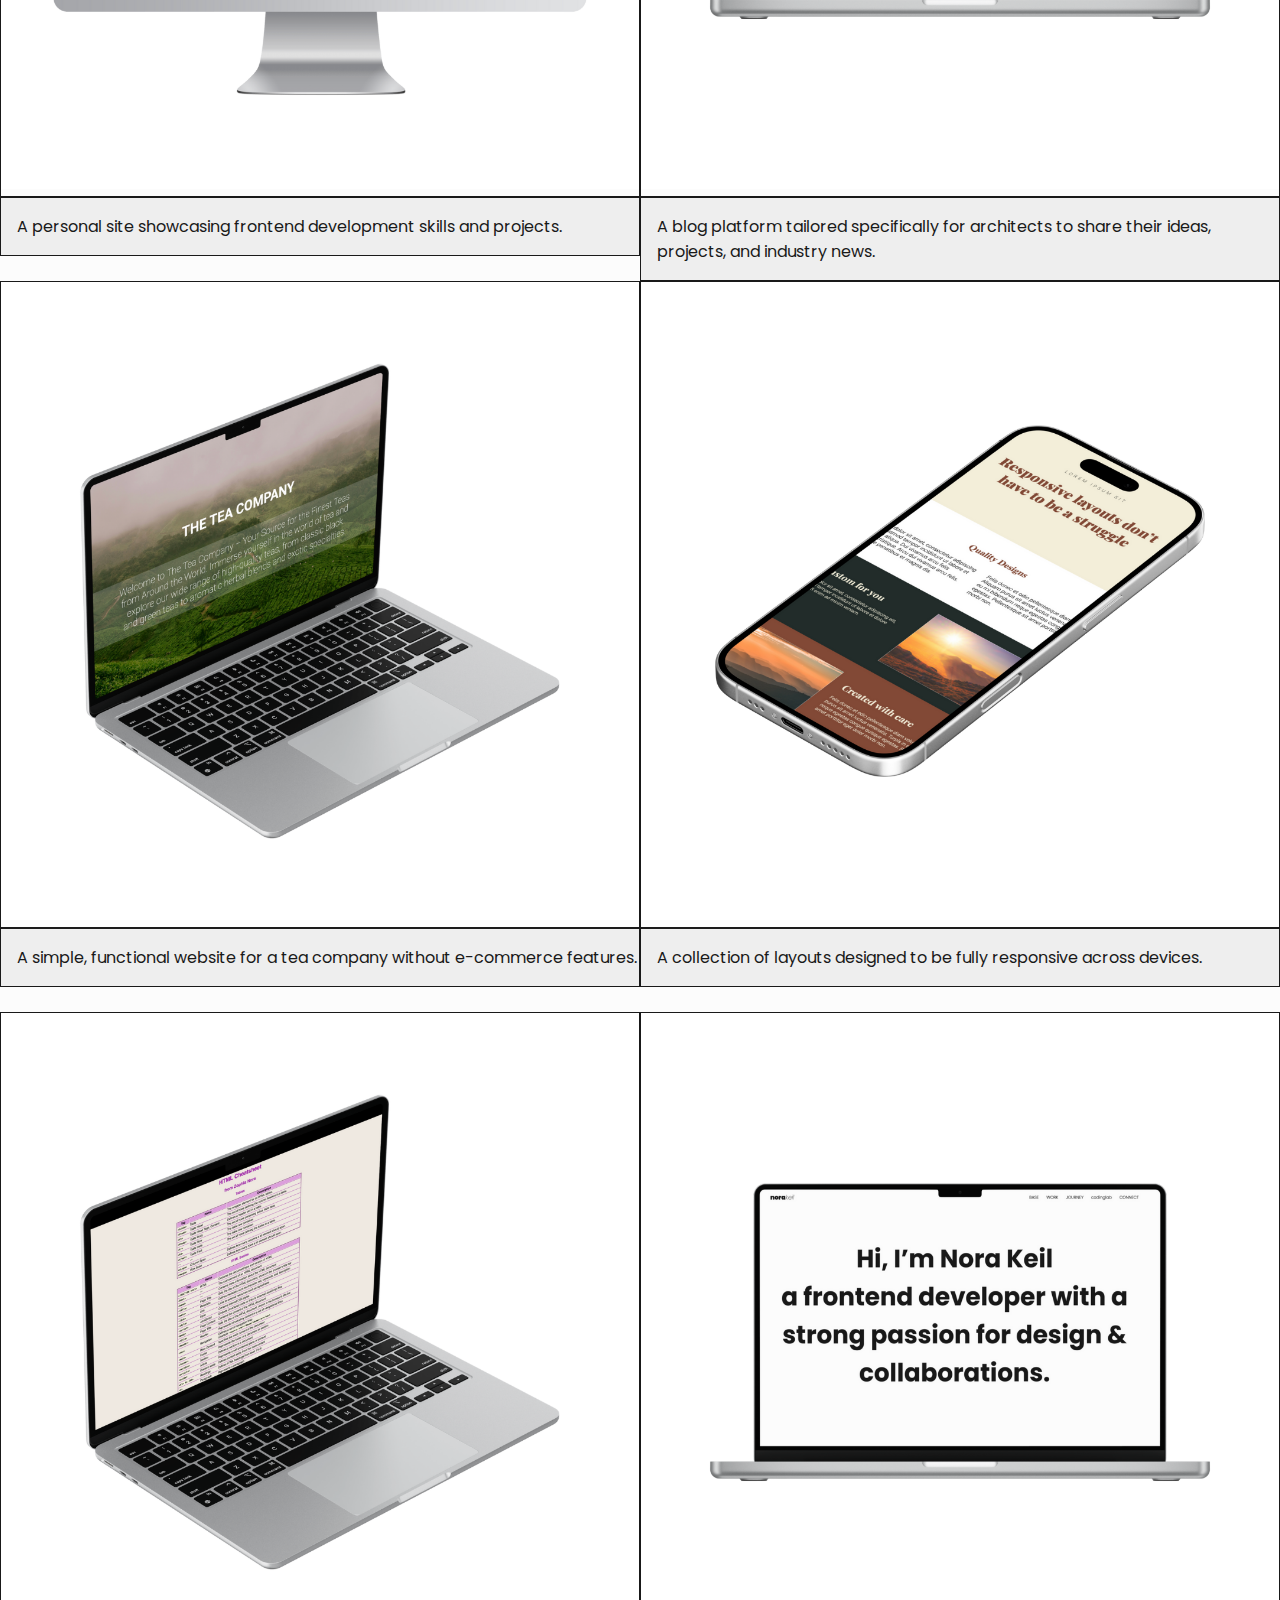
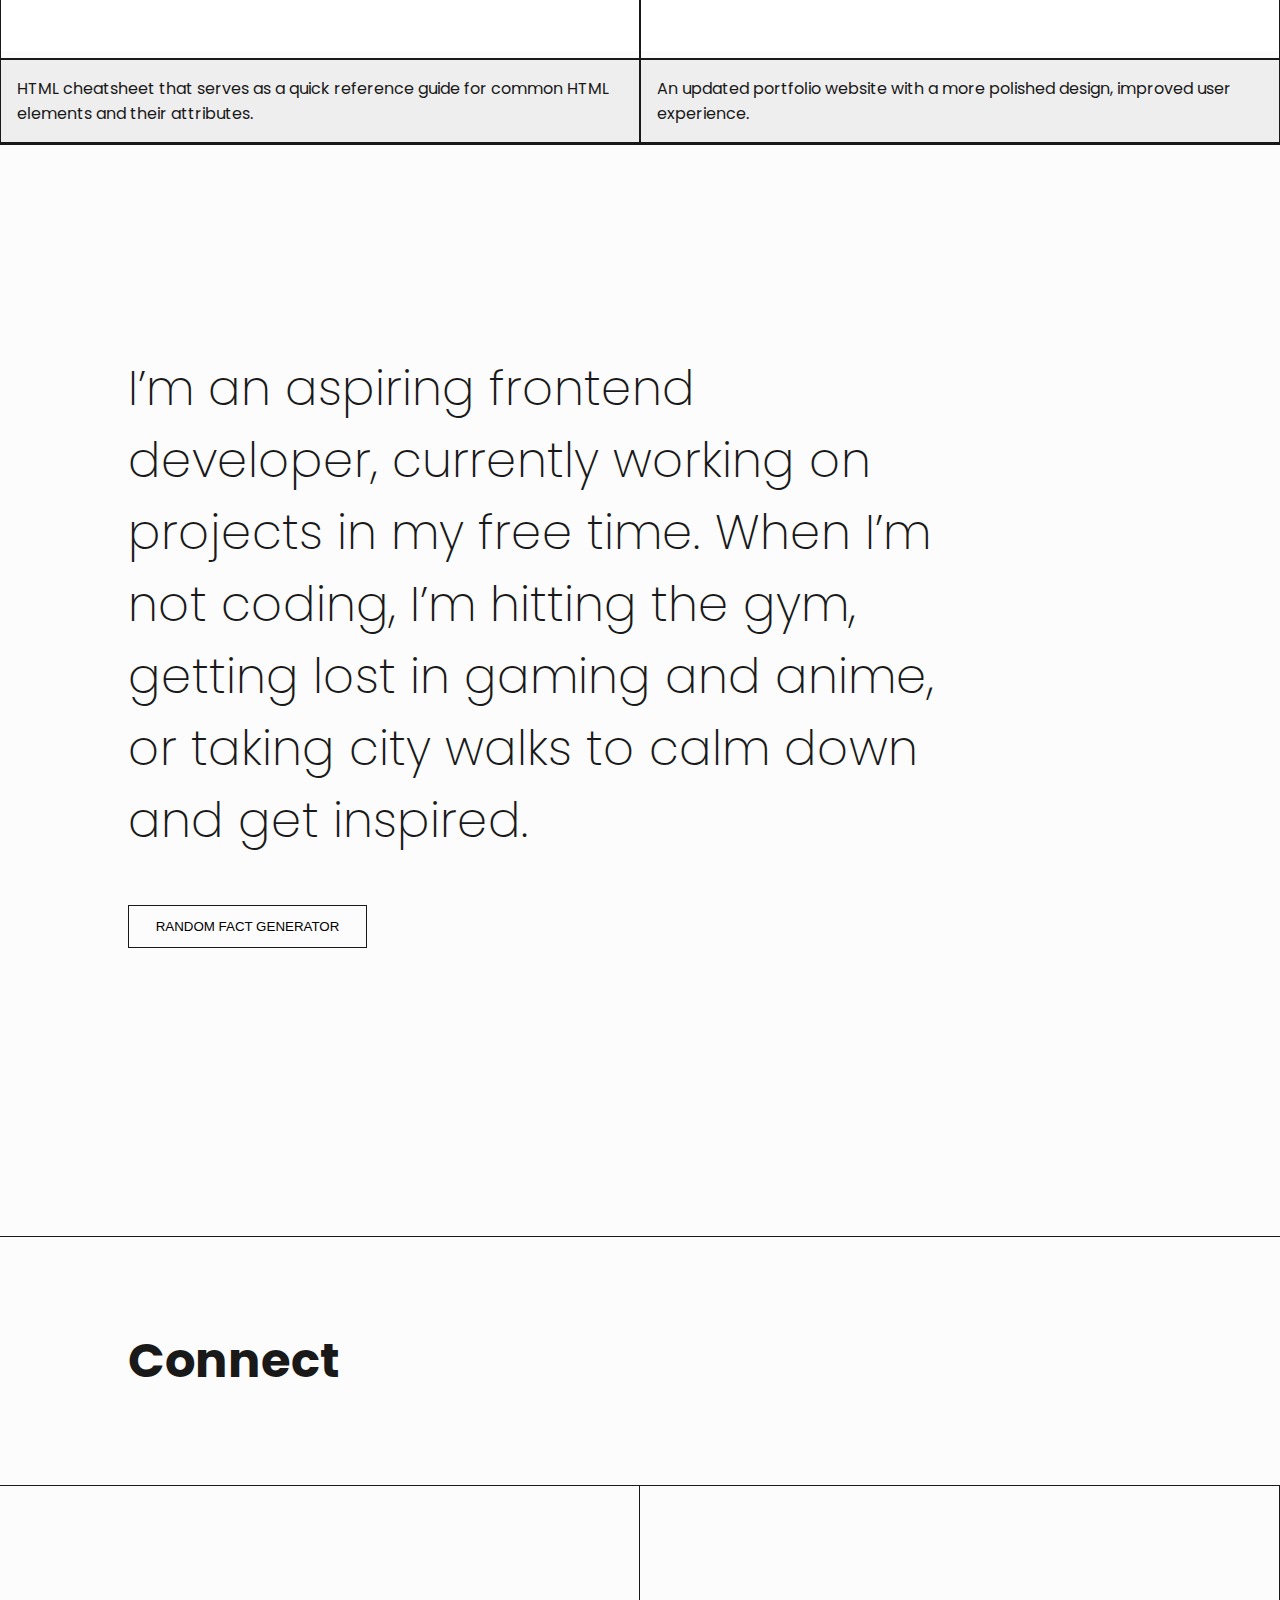
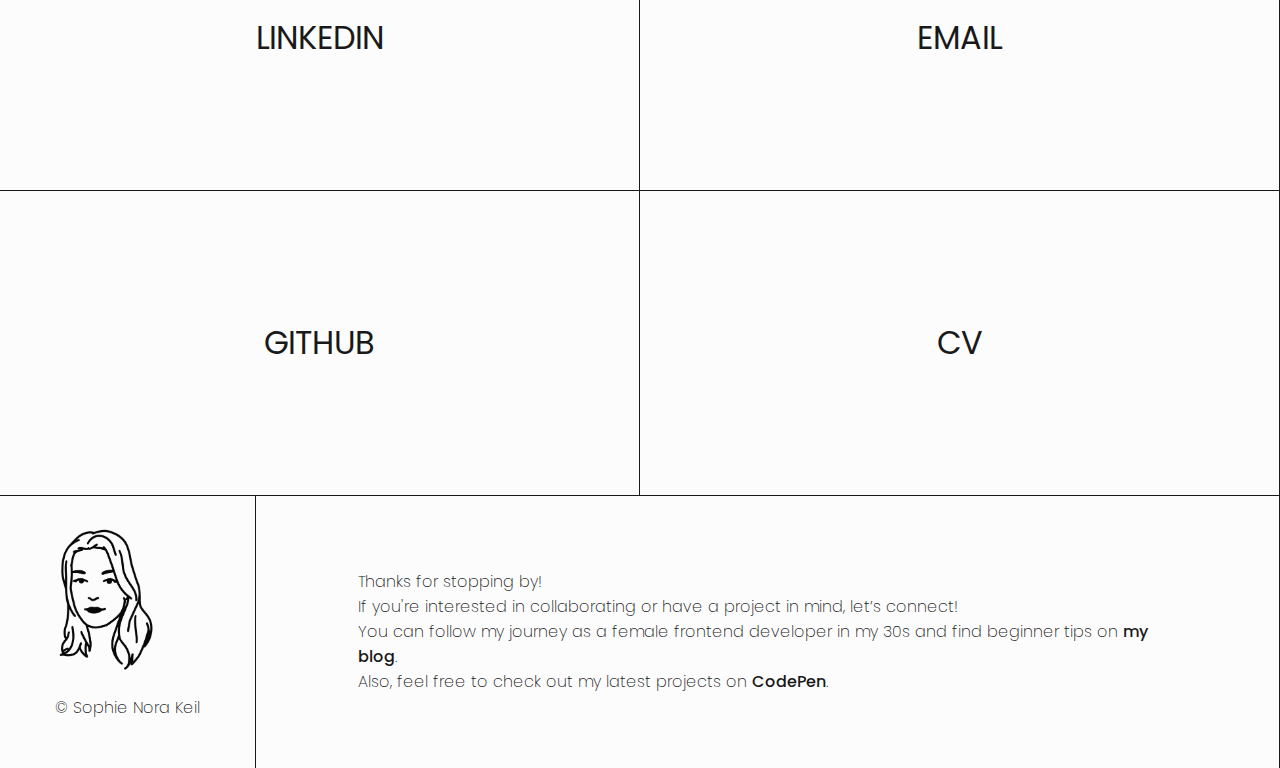
==== commit 7b203a78: "working on navbar, openSidebar Button and function" ====
--- a/index.html
+++ b/index.html
@@ -20,9 +20,10 @@
         <div class="main__logo">
             <a href="#main"><p>nora<span class="light">keil</span></p></a>
         </div>
-        <div class="main__nav flex poppins-light">
+        <div ><button class="openButton" id="openSidebar" onclick="openSidebar()"><img src="images/menu.png" alt="open navigation sidebar"></button></div>
+        <div class="main__nav flex poppins-light" id="navbar">
             <ul class="main__nav-list flex">
-                <button class="openButton" id="openSidebar">X</button>
+                <button class="closeButton" id="closeSidebar" onclick="closeSidebar()">X</button>
                 <li class="list-items"><a class="list-items-a" href="#base">BASE</a></li>
                 <li class="list-items"><a class="list-items-a" href="#work">WORK</a></li>
                 <li class="list-items"><a class="list-items-a" href="#journey">JOURNEY</a></li>
--- a/style.css
+++ b/style.css
@@ -131,8 +131,21 @@
     font-style: italic;
 }
 
+.closeButton {
+    display: none;
+}
+
 .openButton {
+    width: 50px;
+    position: fixed;
+    top: 0;
+    right: 5%;
+    padding-top: 1.5rem;
+    border: none;
+    background-color: transparent;
+    cursor: pointer;
     display: none;
+
 }
 
 @media (max-width:1000px) {
@@ -161,13 +174,17 @@
         width: 100%;
     }
 
-    .openButton {
+    .closeButton {
         display: block;
         border: none;
         background-color: transparent;
         font-size: 1.5rem;
         font-weight: 100;
         color: grey;
+    }
+
+    .openButton {
+        display: block;
     }
 }
 
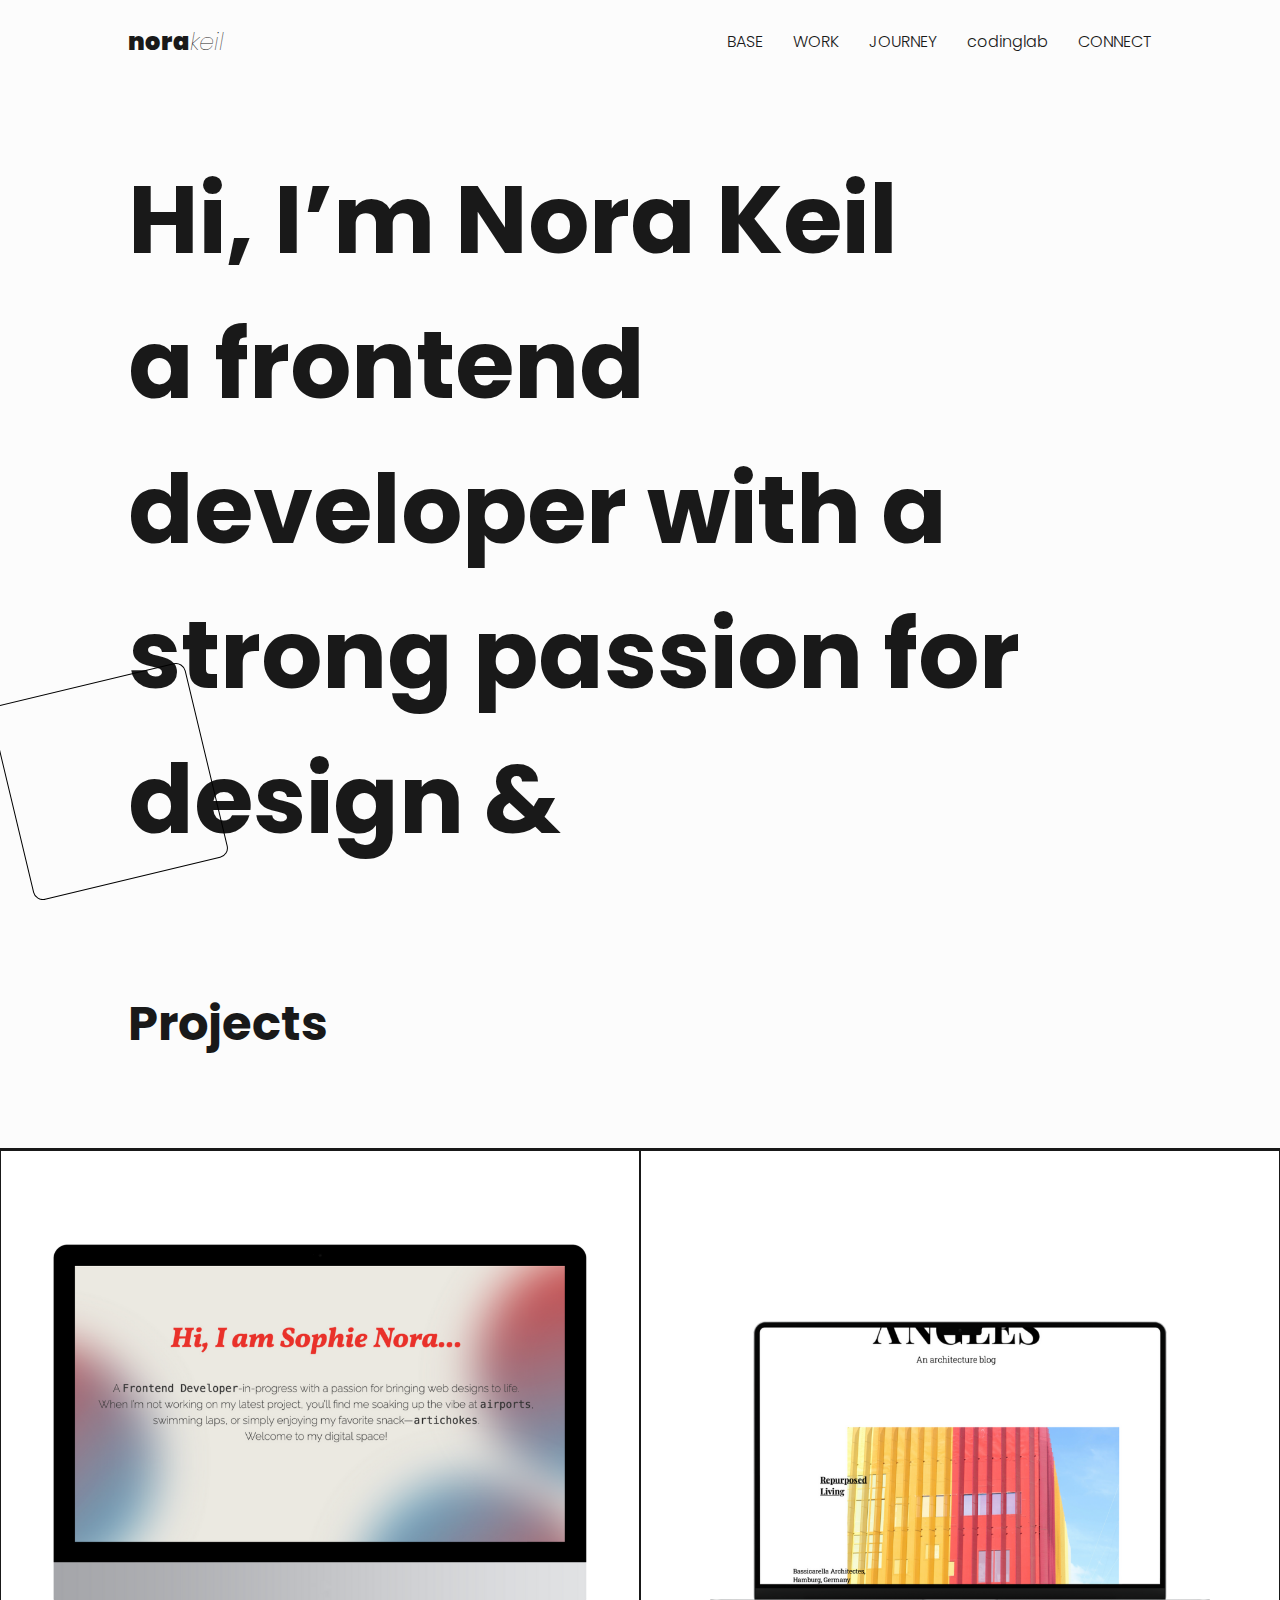
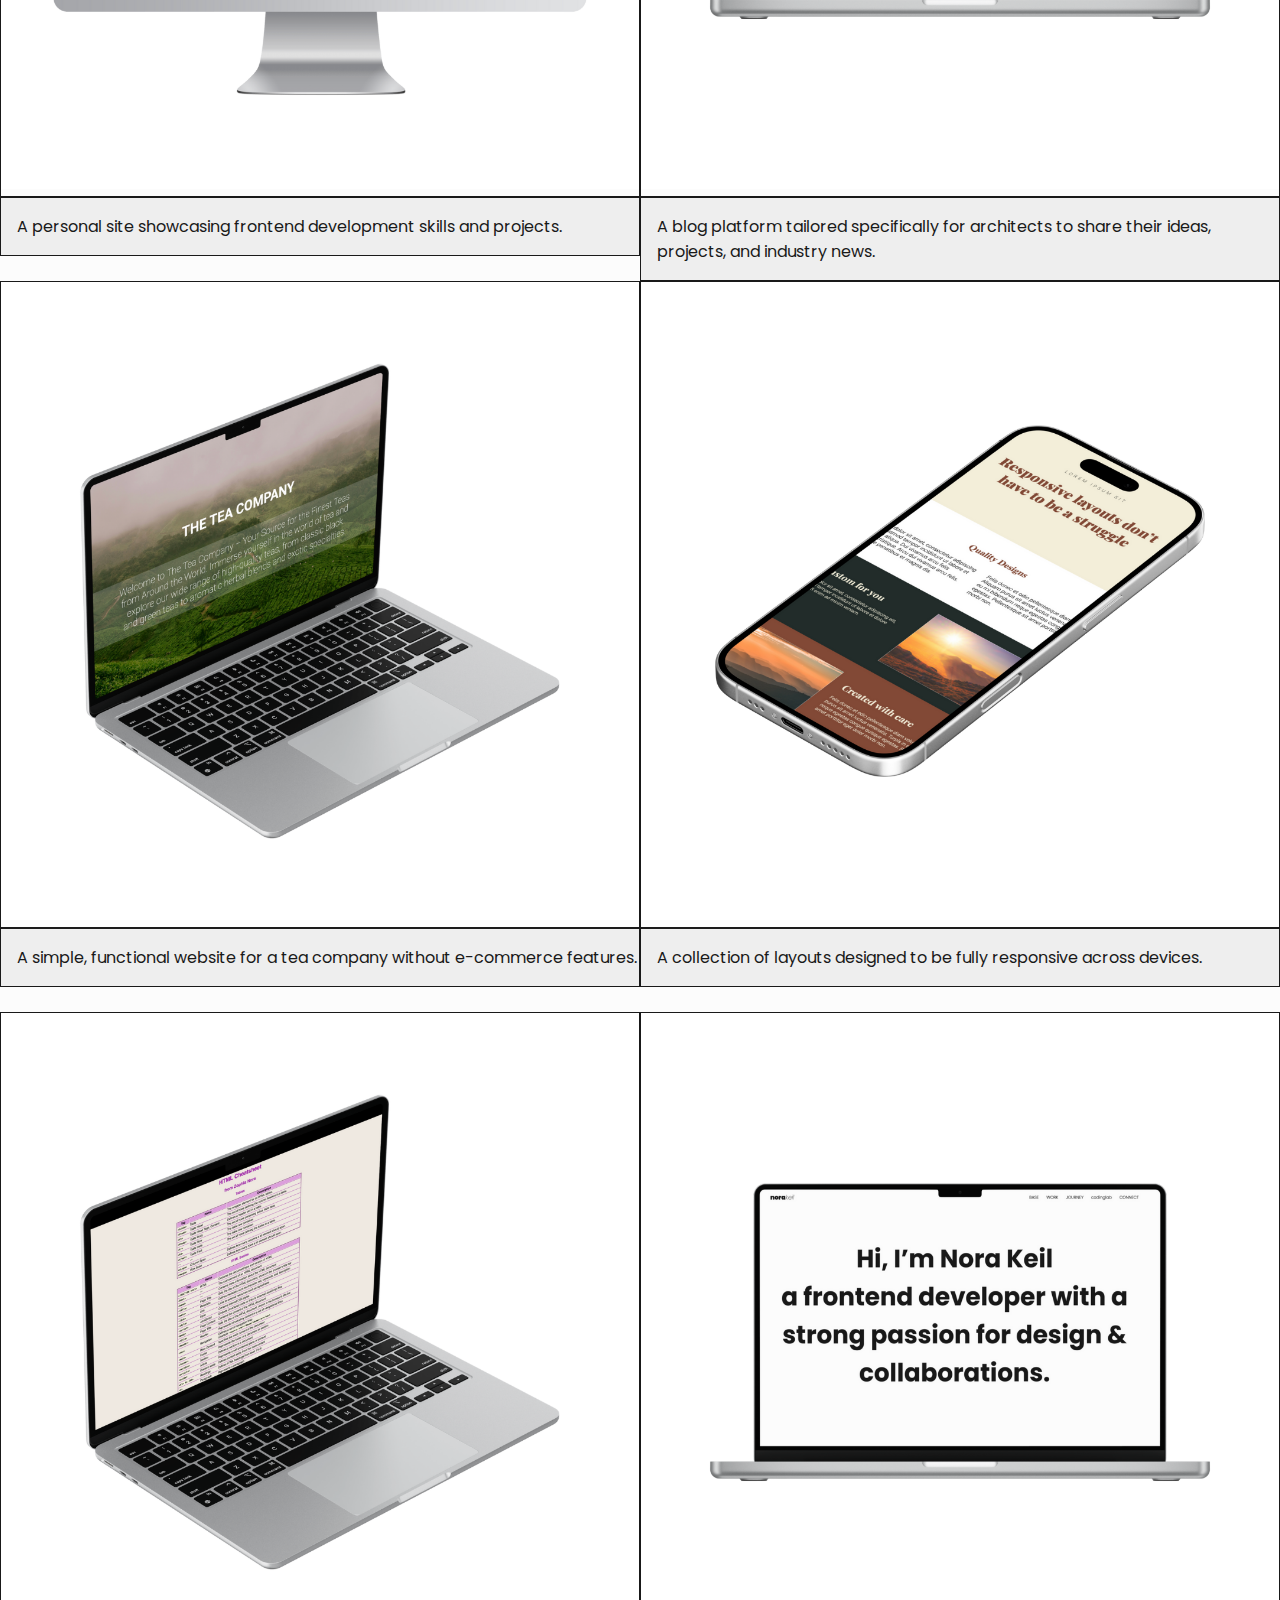
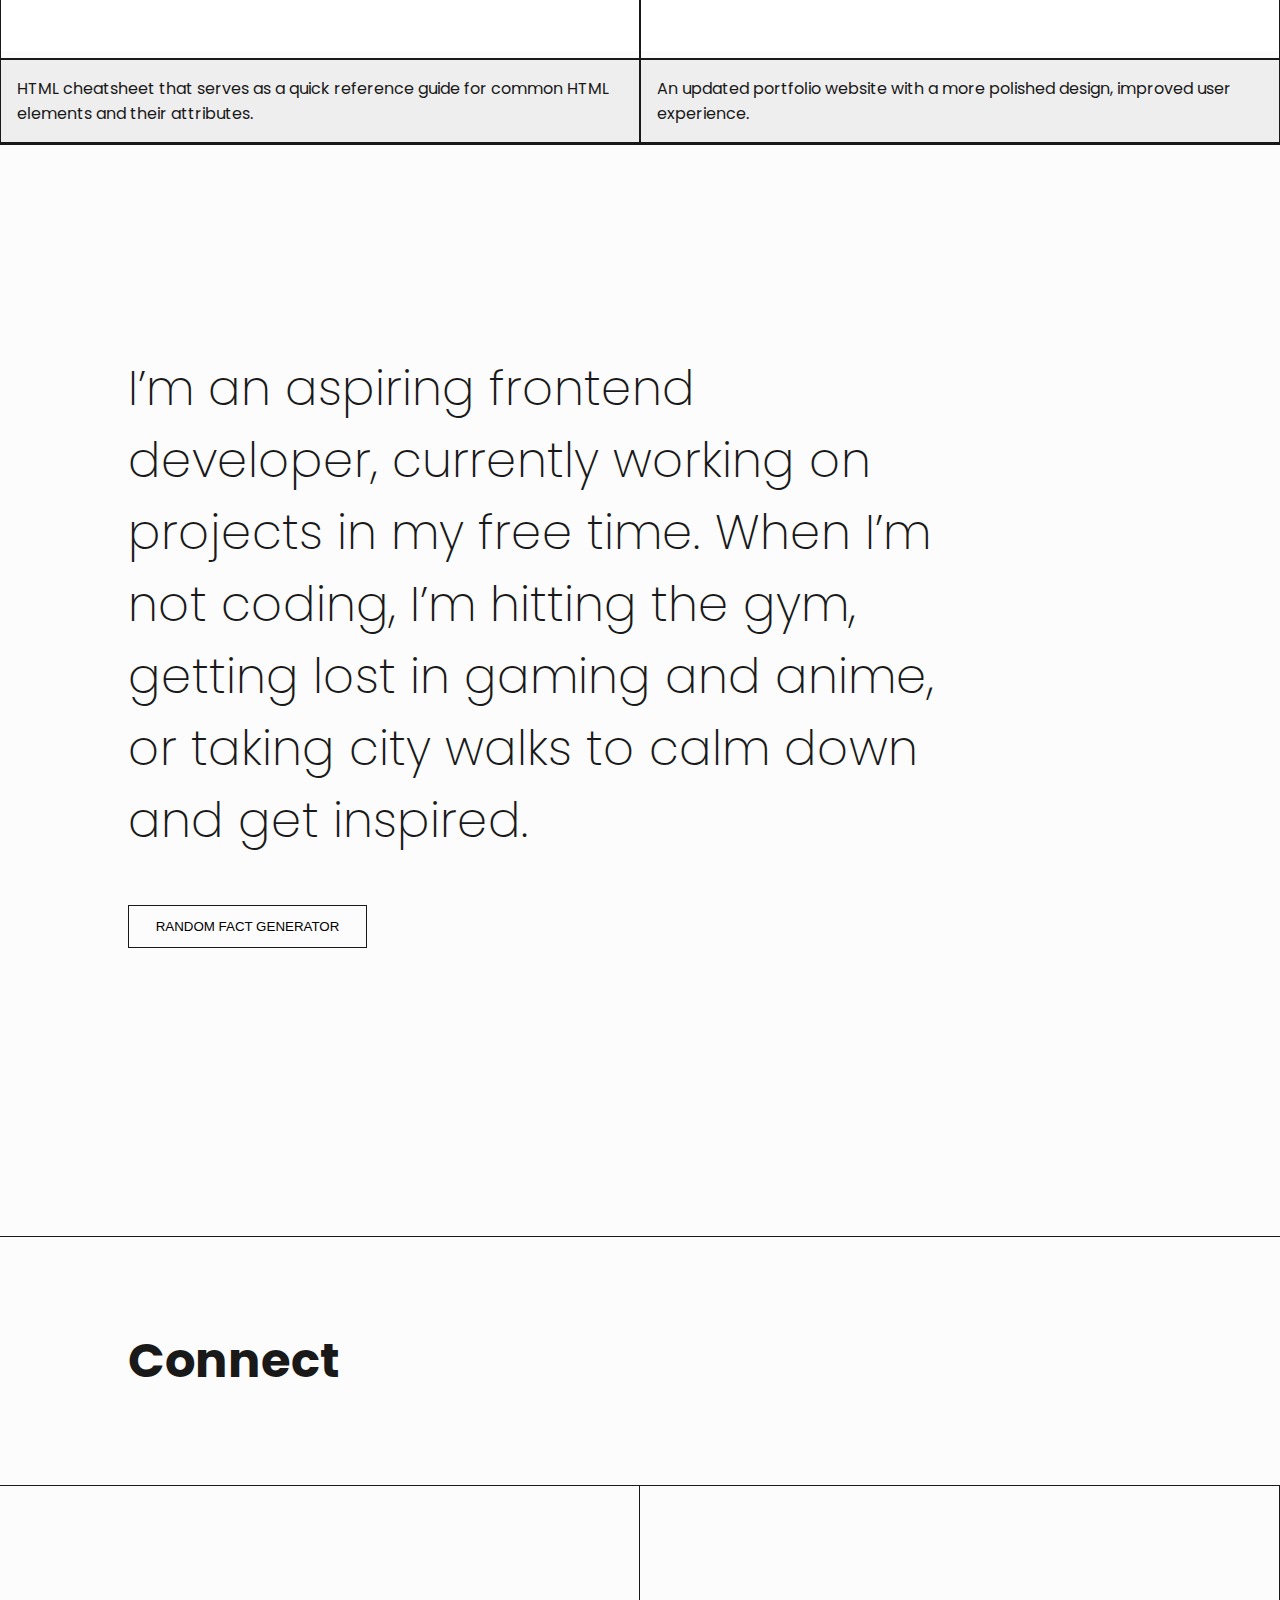
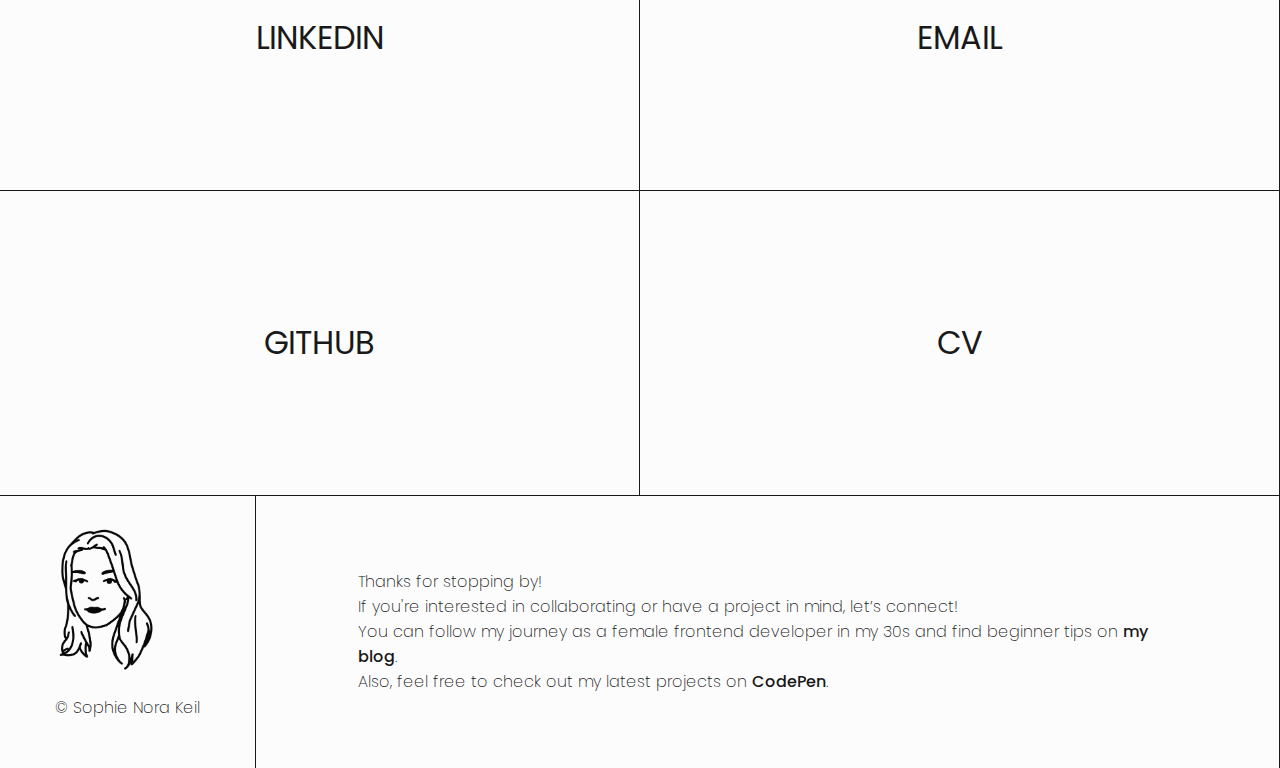
==== commit 3fa20428: "fixed bug in js and added scroll behavior; navbar finished" ====
--- a/index.html
+++ b/index.html
@@ -20,10 +20,10 @@
         <div class="main__logo">
             <a href="#main"><p>nora<span class="light">keil</span></p></a>
         </div>
-        <div ><button class="openButton" id="openSidebar" onclick="openSidebar()"><img src="images/menu.png" alt="open navigation sidebar"></button></div>
-        <div class="main__nav flex poppins-light" id="navbar">
+        <div ><button class="openButton" id="openSidebar"><img src="images/menu.png" alt="open navigation sidebar"></button></div>
+        <div id="navbar" class="main__nav flex poppins-light" >
             <ul class="main__nav-list flex">
-                <button class="closeButton" id="closeSidebar" onclick="closeSidebar()">X</button>
+                <button class="closeButton" id="closeSidebar">X</button>
                 <li class="list-items"><a class="list-items-a" href="#base">BASE</a></li>
                 <li class="list-items"><a class="list-items-a" href="#work">WORK</a></li>
                 <li class="list-items"><a class="list-items-a" href="#journey">JOURNEY</a></li>
@@ -43,7 +43,6 @@
         <h2 class="connectwithme">Projects</h2>
     </div>
 </section>
-
 <section class="work grid-parent">
     <div class="work grid-item grid_one">
         <div class="grid__text-item">
@@ -100,9 +99,6 @@
         </div>      
     </div>
 </section>
-
-
-
 <!--------------------------------JOURNEY-------------------------------------------------------------->
   <section class="journey poppins-light" id="journey">
     <div class="container-global">
@@ -125,8 +121,6 @@
         </div>
     </div>
   </section>
-
-
 <!--------------------------------CONNECT-------------------------------------------------------------->
   <footer class="connect" id="connect">
     <div class="container-global">
@@ -172,12 +166,6 @@
 
   </footer>
 
-
-
-
-
-
-
-    <script src="script.js"></script>
+<script src="script.js" defer></script>
 </body>
 </html>
